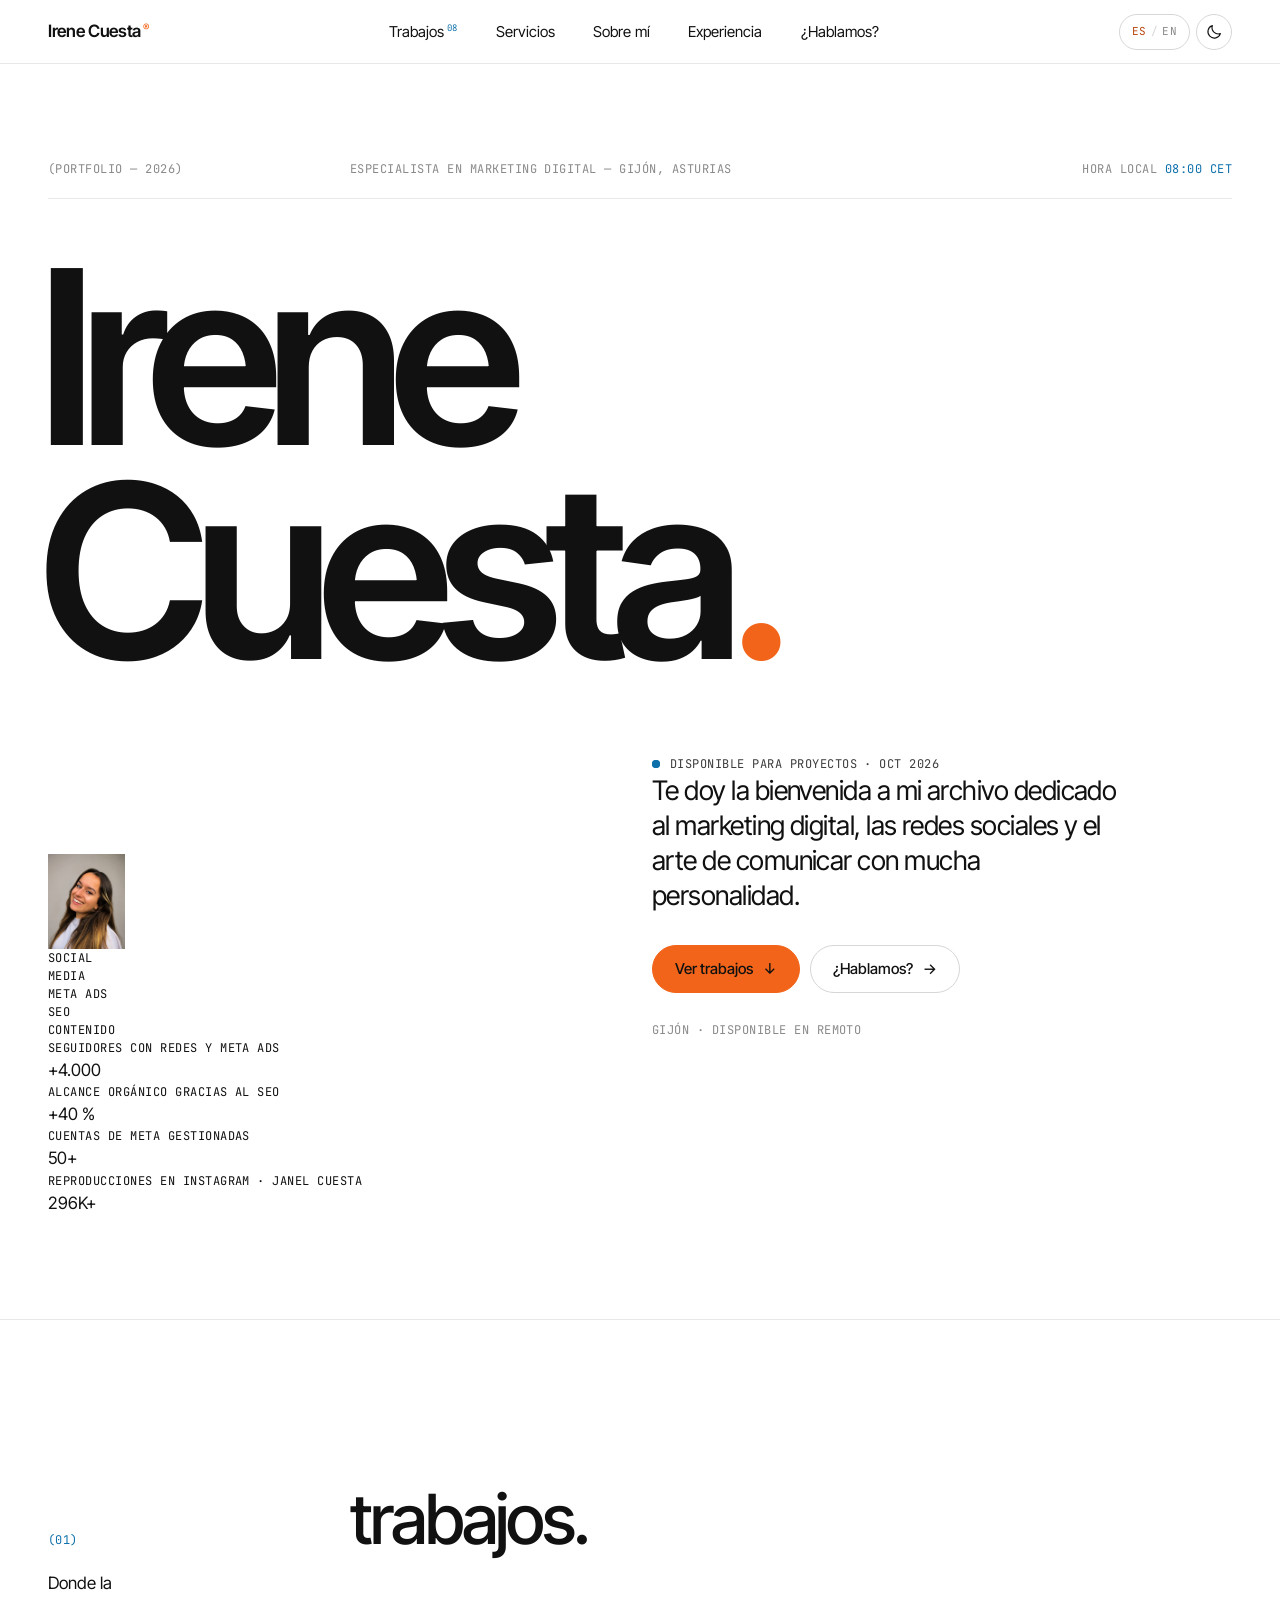
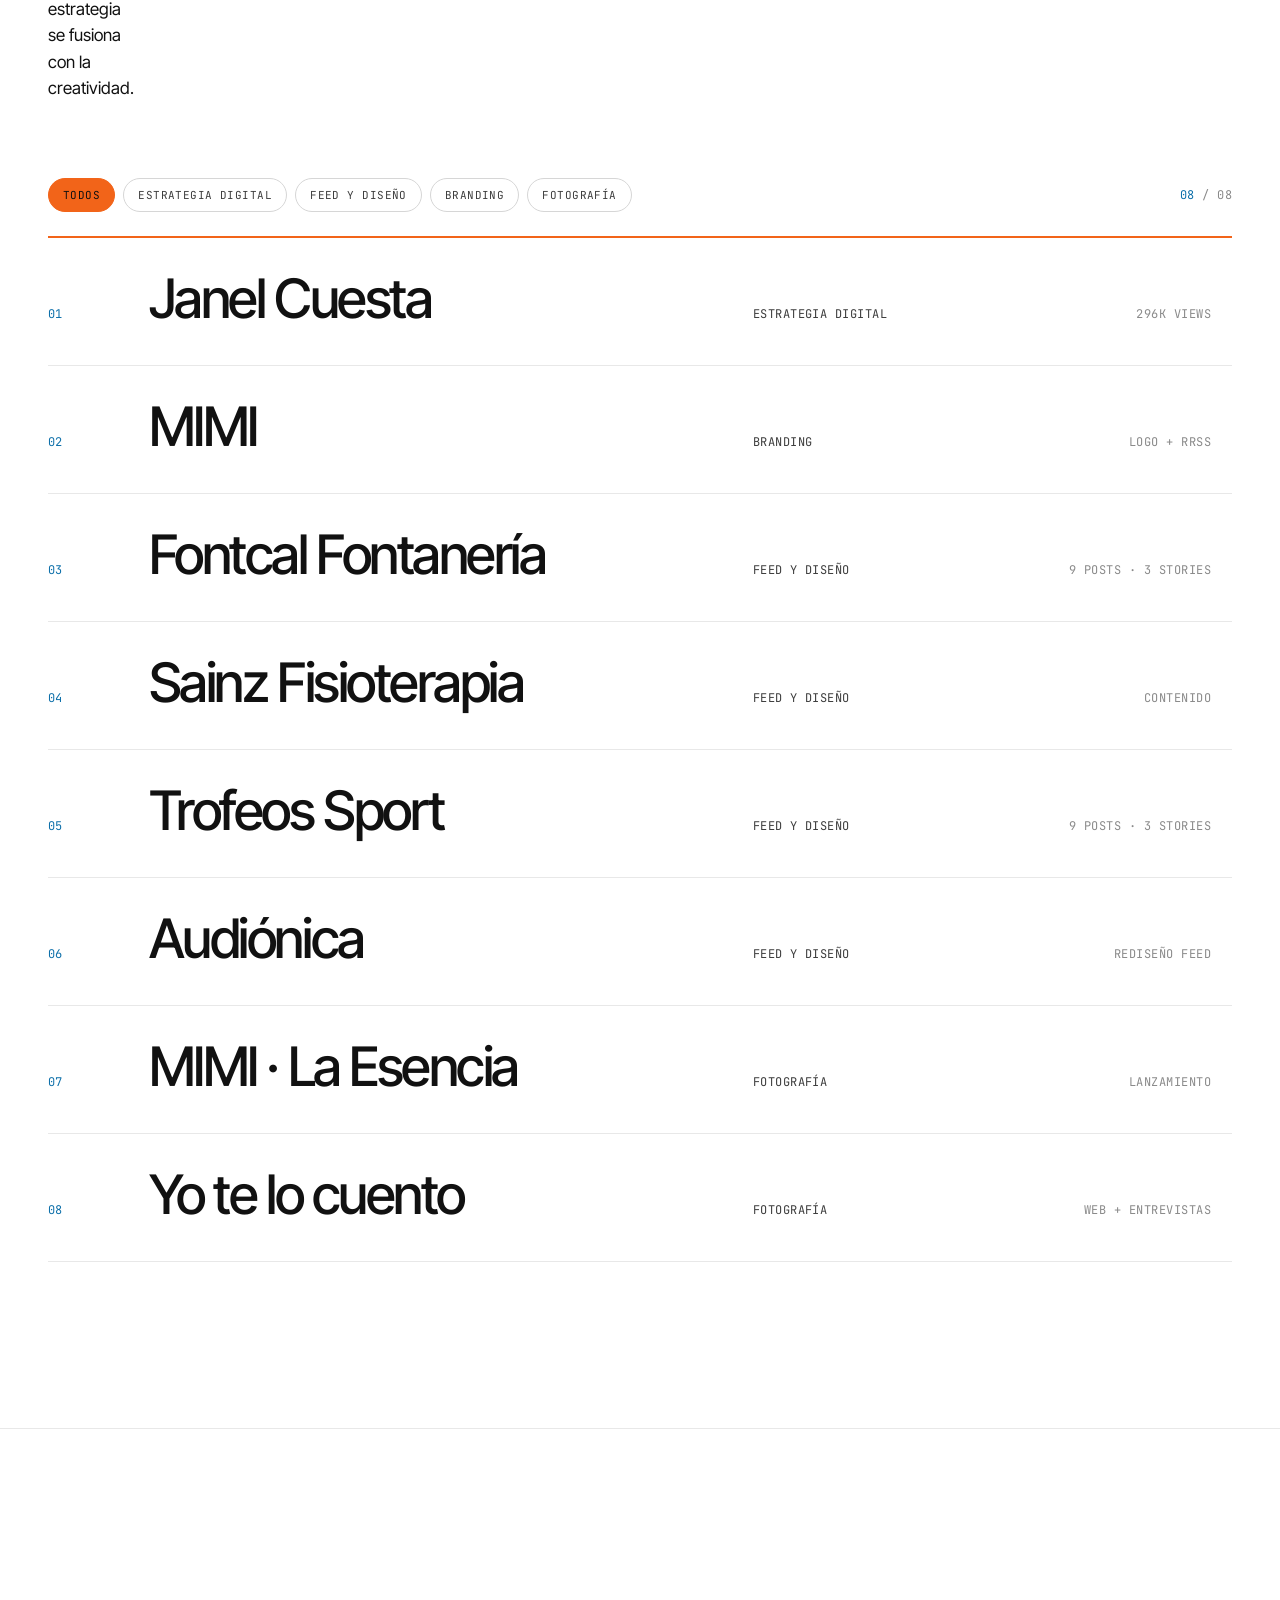
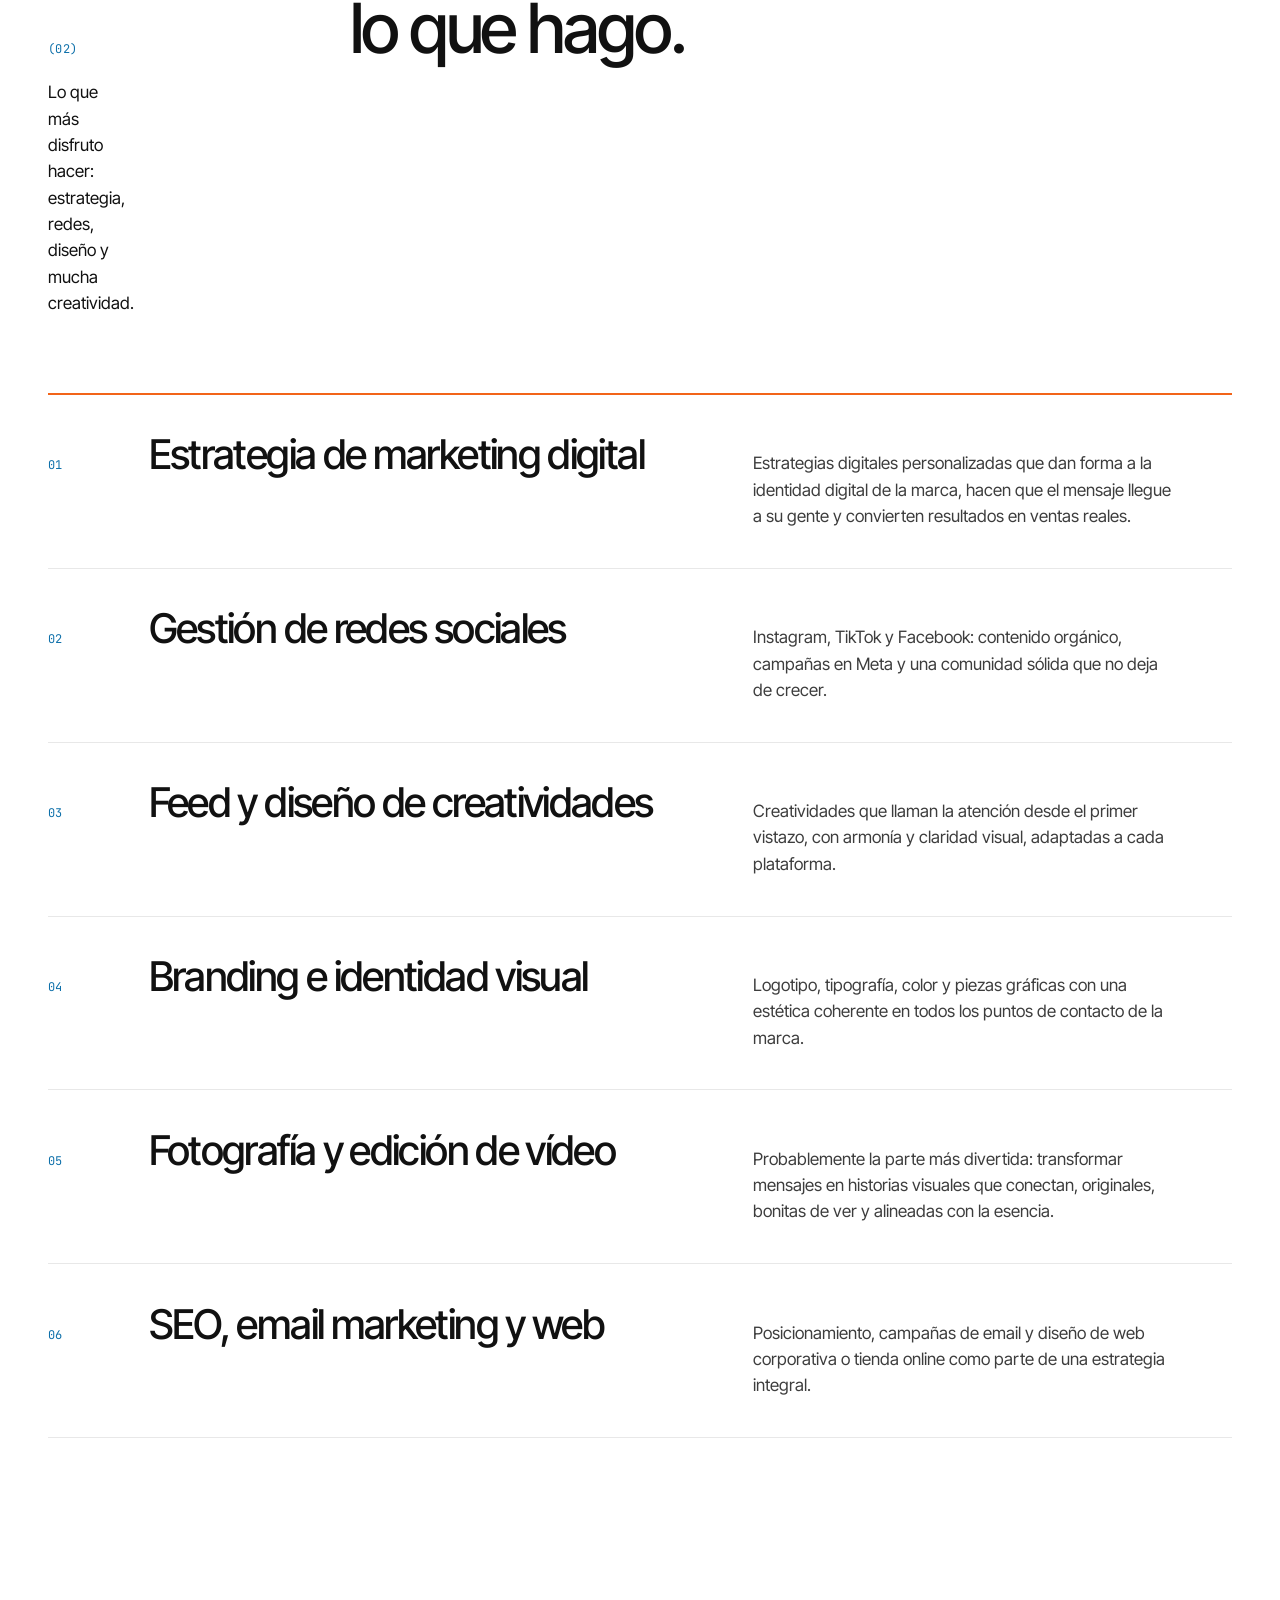
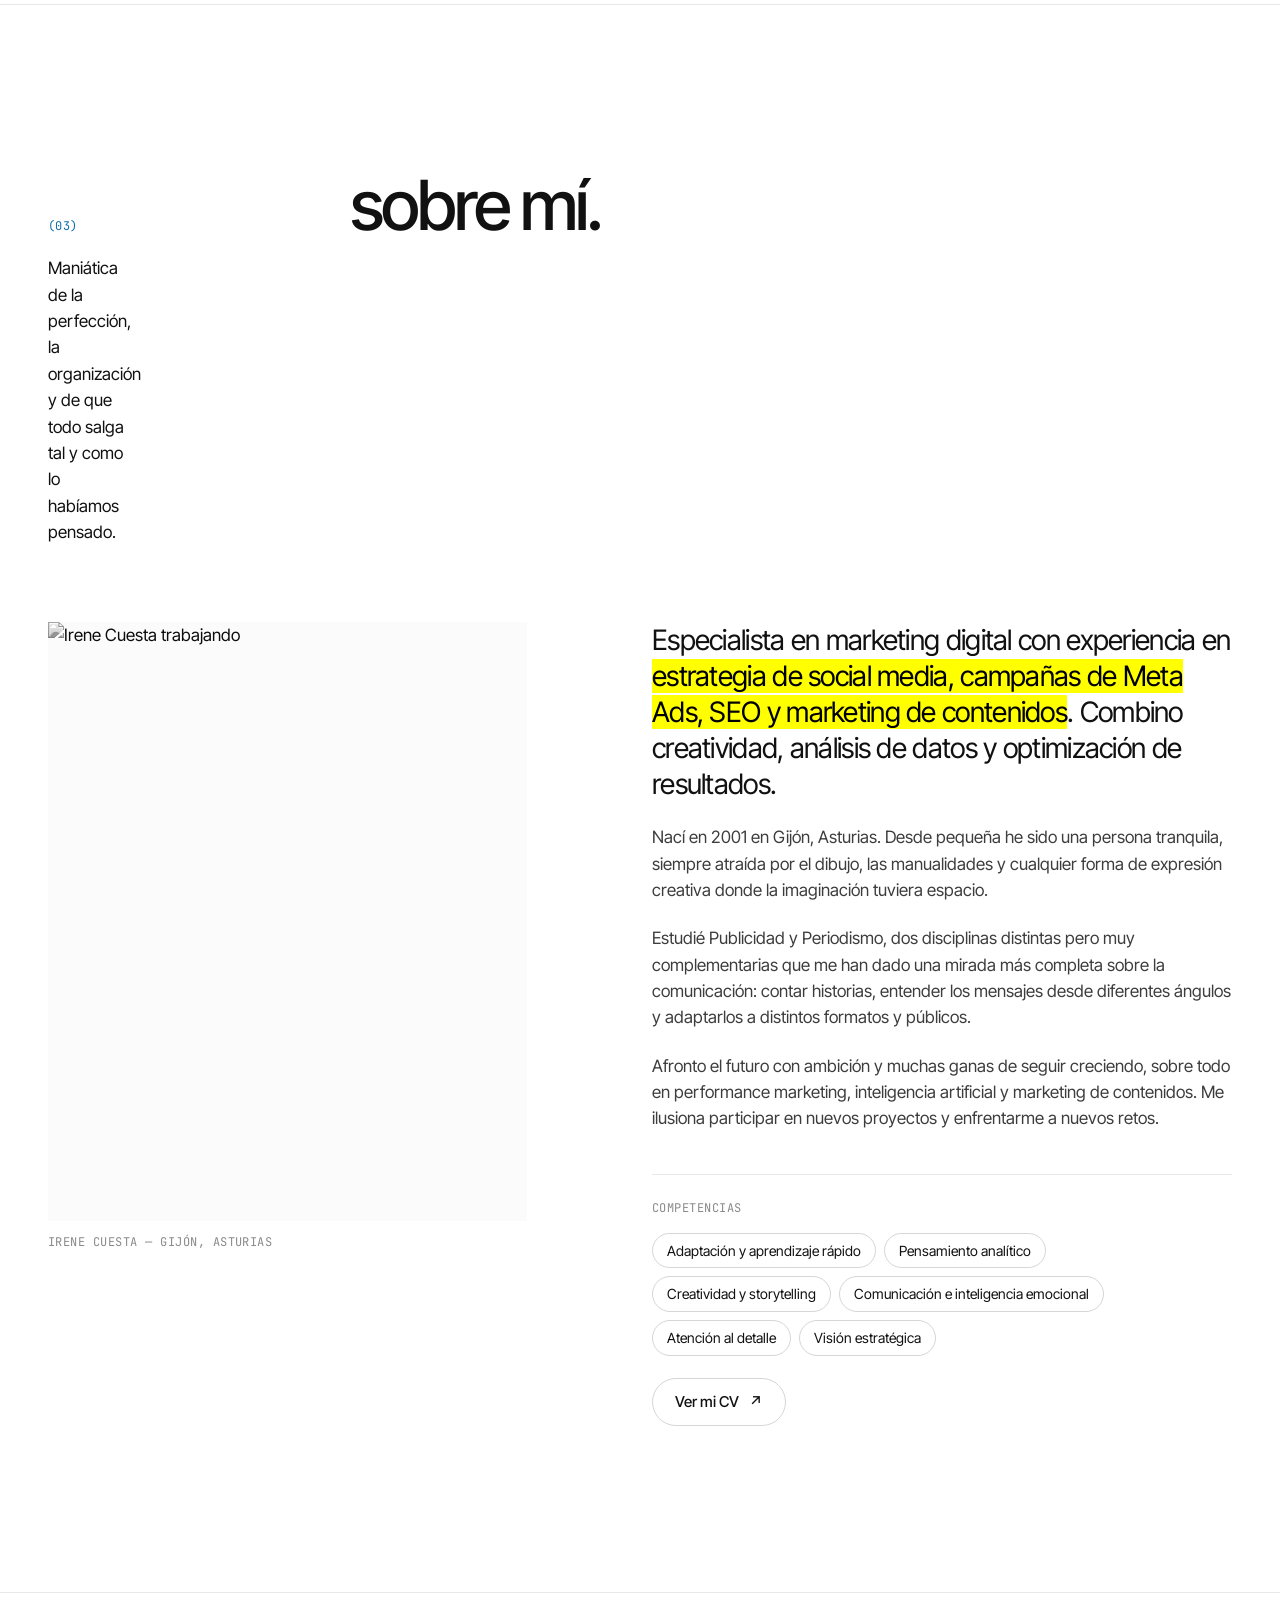
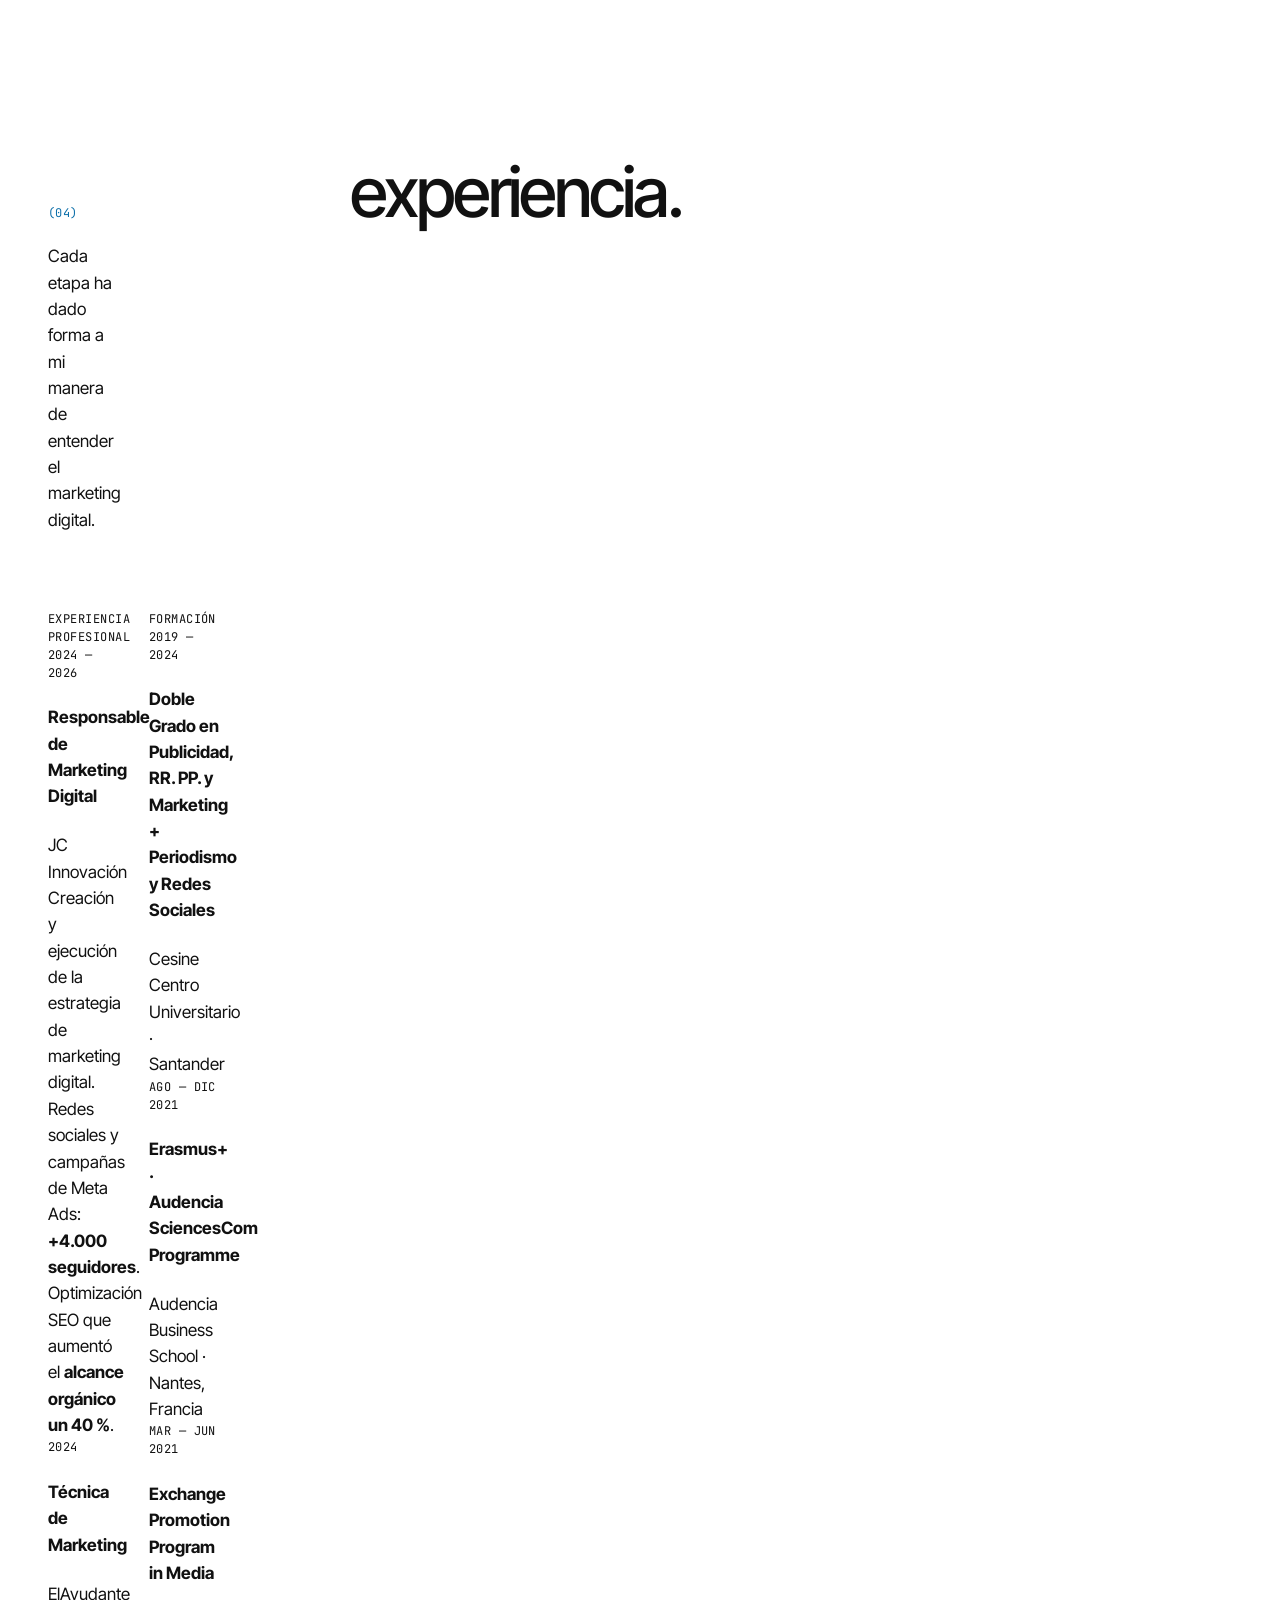
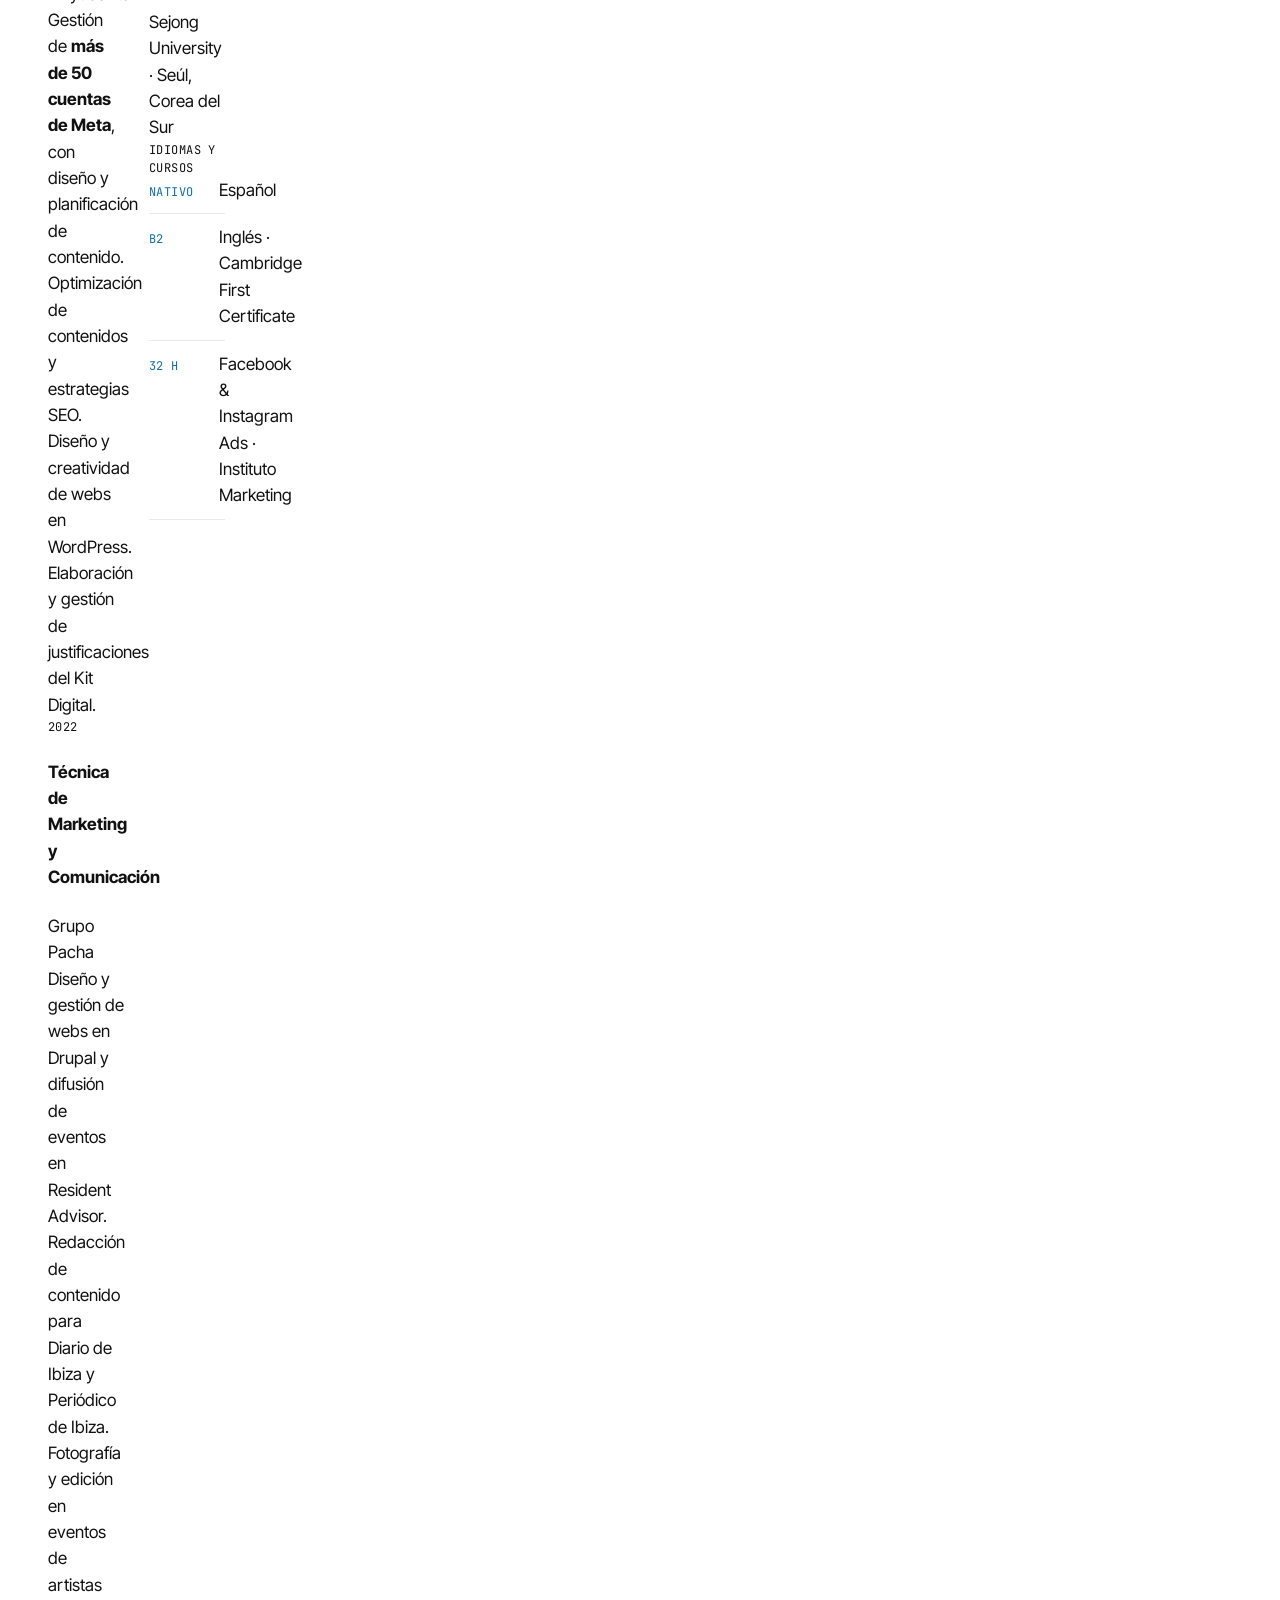
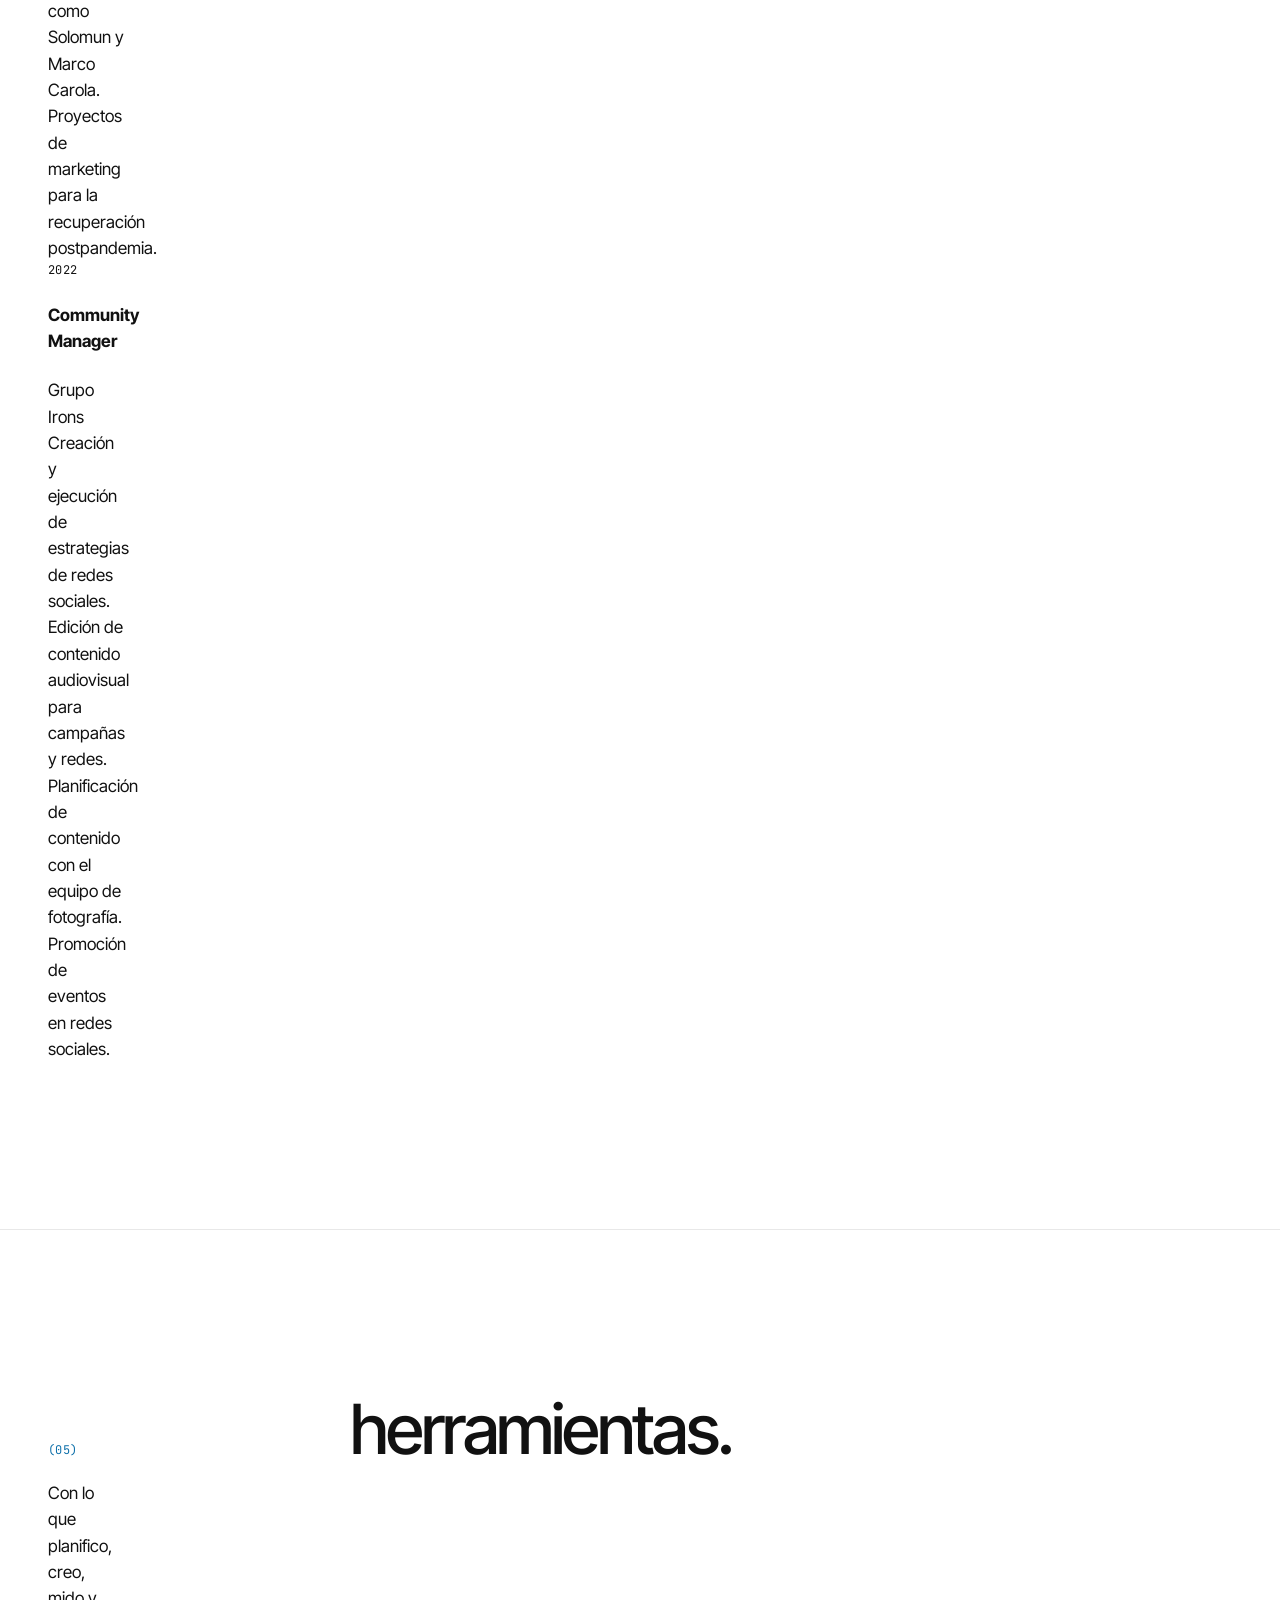
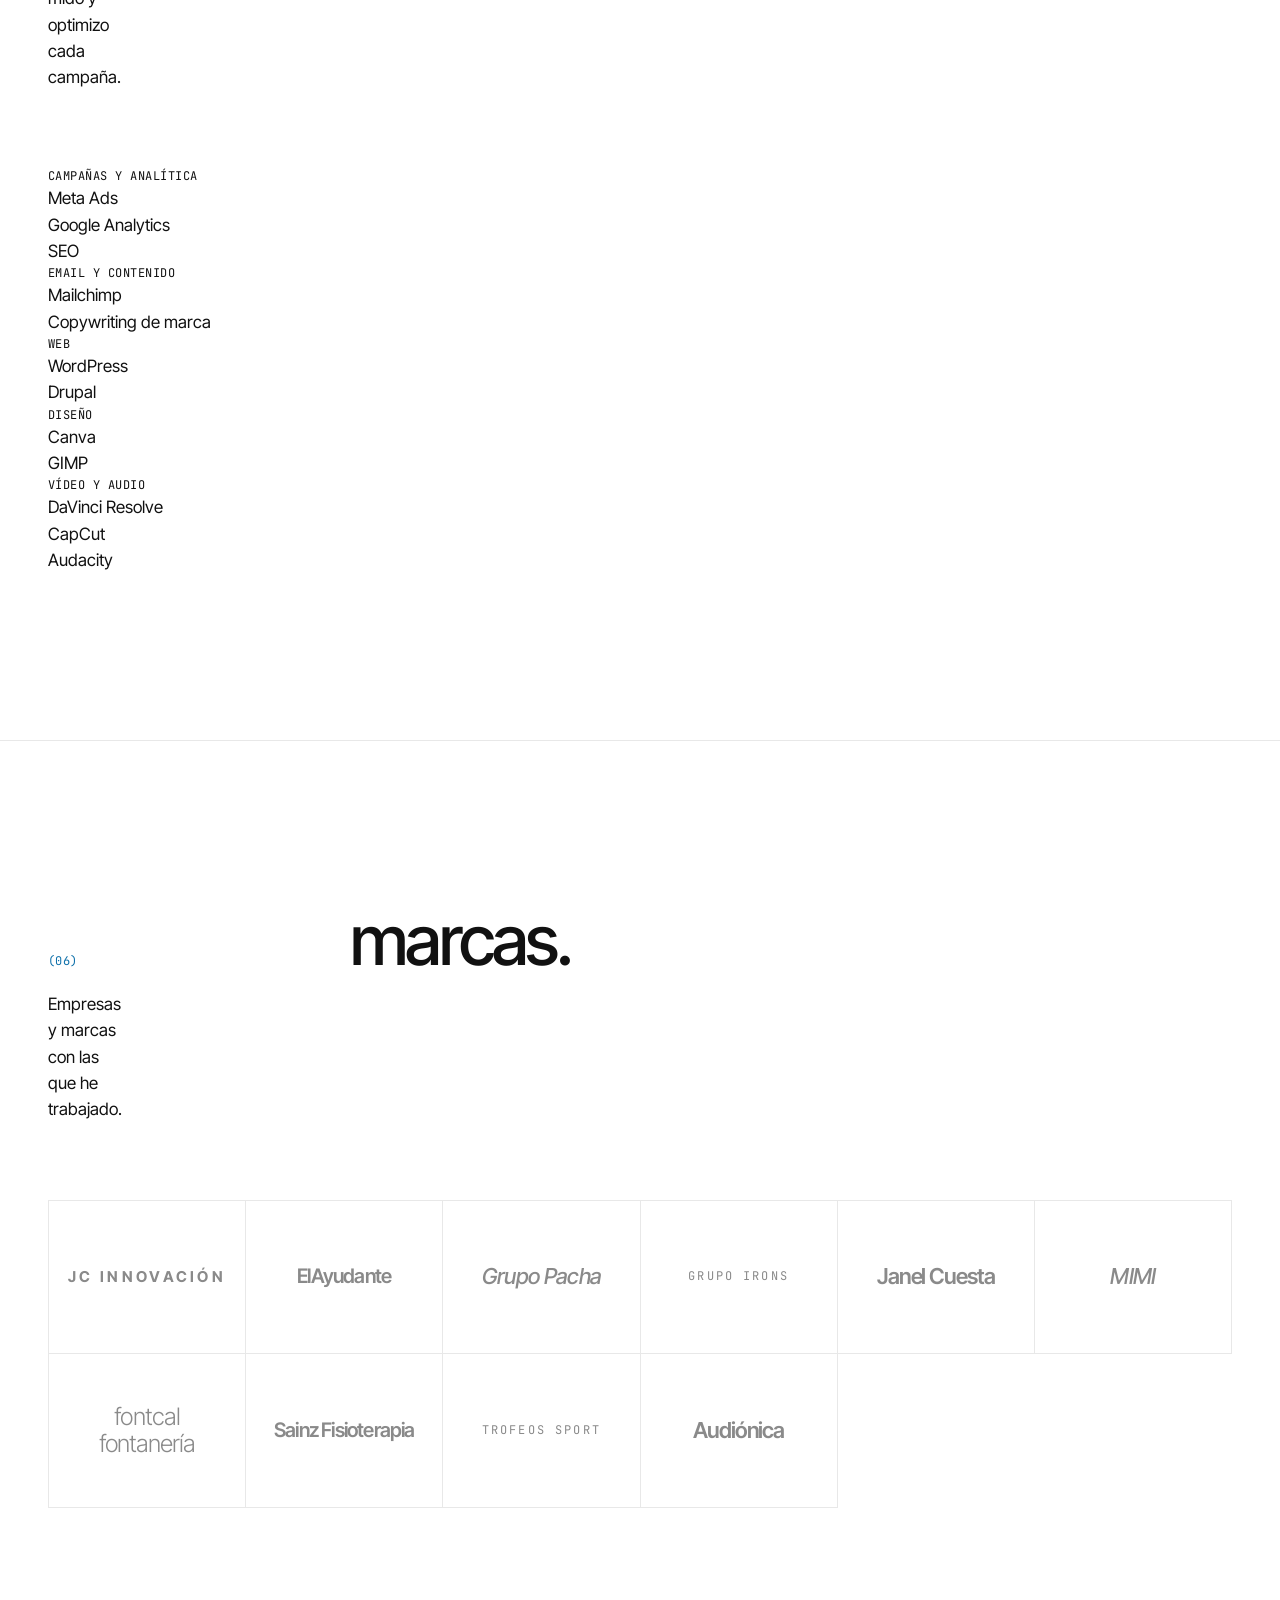
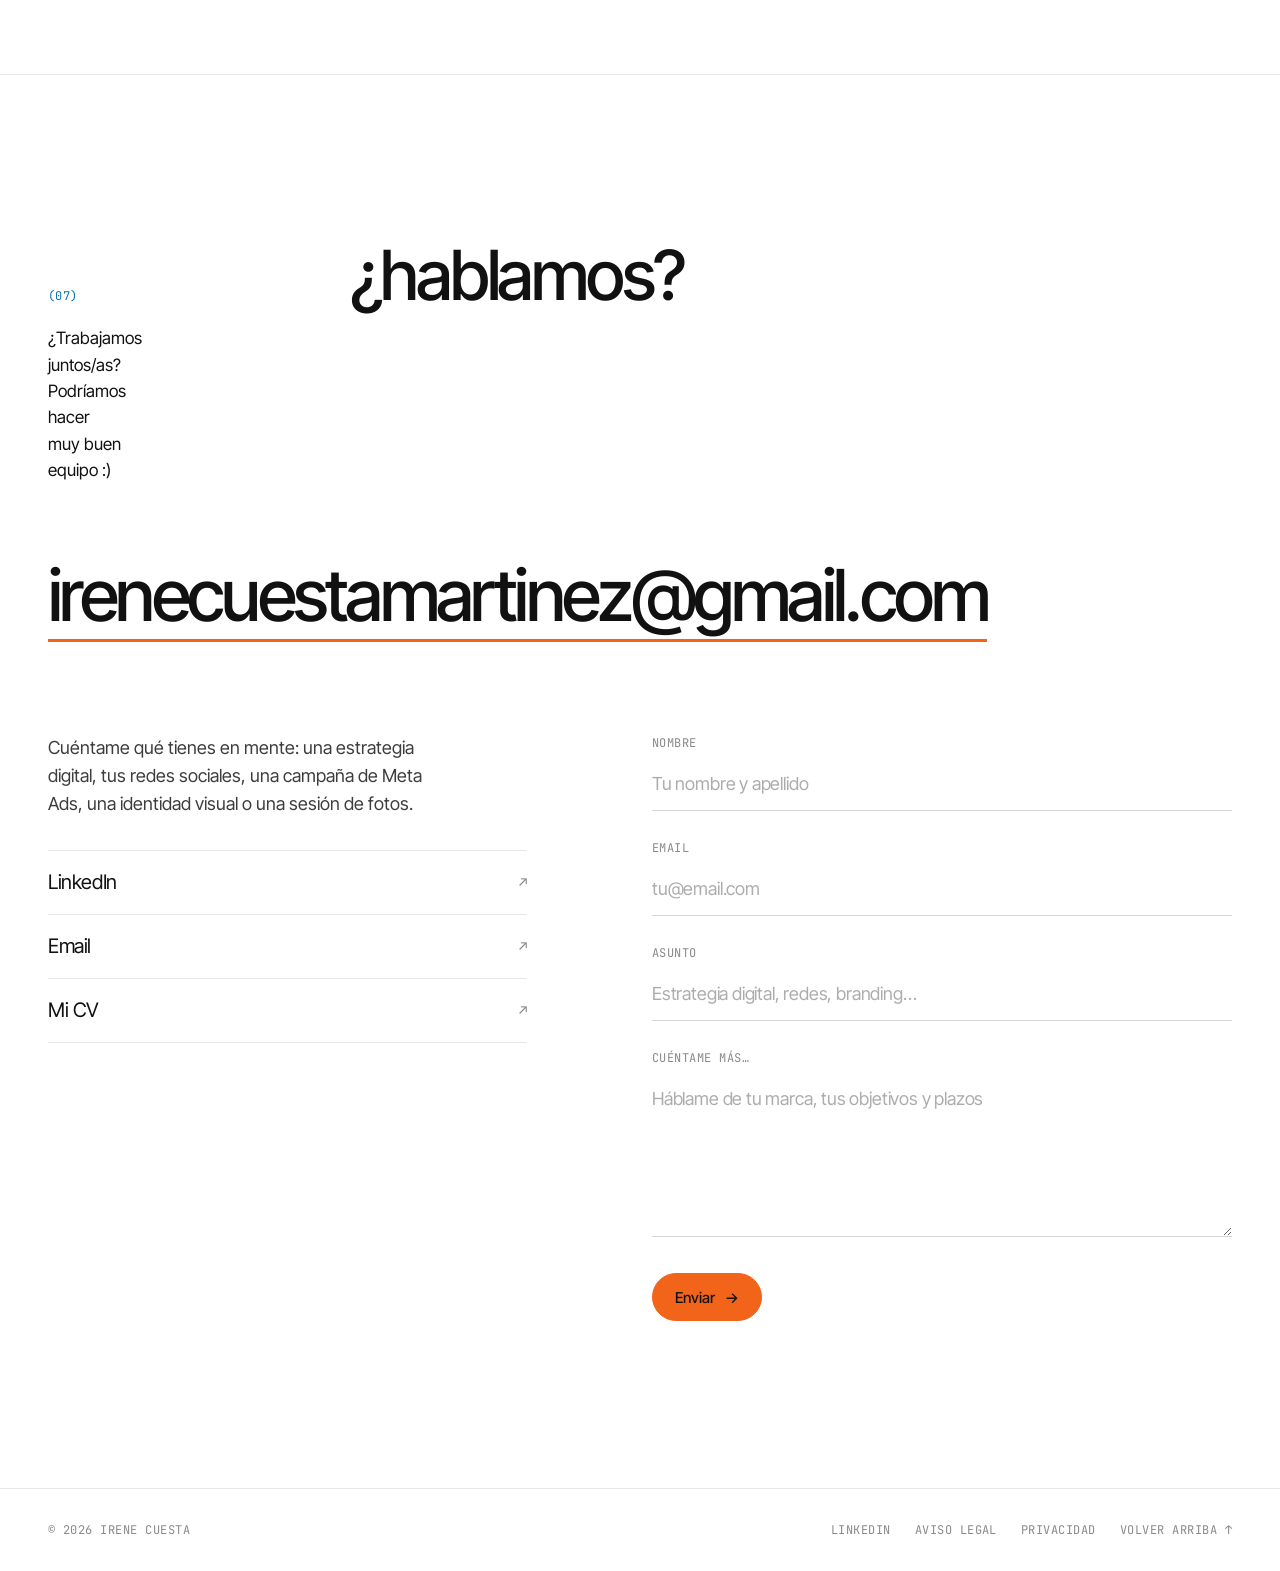
==== index.html @ 20fd8cdc "Push 01" ====
<!doctype html>
<html lang="es" data-theme="light">
<head>
  <meta charset="utf-8">
  <meta name="viewport" content="width=device-width, initial-scale=1">
  <title>Irene Cuesta — Especialista en marketing digital</title>
  <meta name="description" content="Portfolio de Irene Cuesta, especialista en marketing digital: estrategia de social media, campañas de Meta Ads, SEO, contenido, diseño y fotografía con mucha personalidad.">
  <meta name="color-scheme" content="light dark">

  <!-- Tema aplicado antes del primer pintado para evitar parpadeos -->
  <script>
    (function () {
      var d = document.documentElement, t = null;
      d.className += ' js';
      try { t = localStorage.getItem('ic-theme'); } catch (e) {}
      if (t !== 'light' && t !== 'dark') {
        t = window.matchMedia && window.matchMedia('(prefers-color-scheme: dark)').matches ? 'dark' : 'light';
      }
      d.setAttribute('data-theme', t);
    })();
  </script>

  <link rel="preconnect" href="https://fonts.googleapis.com">
  <link rel="preconnect" href="https://fonts.gstatic.com" crossorigin>
  <link href="https://fonts.googleapis.com/css2?family=Inter+Tight:ital,wght@0,300;0,400;0,500;0,600;0,700;1,400;1,500&family=JetBrains+Mono:wght@400;500&display=swap" rel="stylesheet">
  <link rel="stylesheet" href="styles.css">
</head>
<body>
  <a class="skip-link" href="#main">Saltar al contenido</a>

  <!-- ============ HEADER ============ -->
  <header class="site-header" id="top">
    <div class="container header-inner">
      <a class="logo" href="#top" aria-label="Irene Cuesta, inicio">Irene Cuesta<span class="logo__mark" aria-hidden="true">®</span></a>

      <nav class="main-nav" id="main-nav" aria-label="Principal">
        <ul class="main-nav__list">
          <li><a class="link-u" href="#trabajos"><span data-i18n="nav.work">Trabajos</span><sup class="mono">08</sup></a></li>
          <li><a class="link-u" href="#servicios" data-i18n="nav.services">Servicios</a></li>
          <li><a class="link-u" href="#sobre-mi" data-i18n="nav.about">Sobre mí</a></li>
          <li><a class="link-u" href="#experiencia" data-i18n="nav.experience">Experiencia</a></li>
          <li><a class="link-u" href="#contacto" data-i18n="nav.contact">¿Hablamos?</a></li>
        </ul>
      </nav>

      <div class="header-tools">
        <button class="tool-btn lang-btn mono" type="button" id="lang-toggle" aria-label="Cambiar idioma / Change language">
          <span data-lang="es">ES</span><span class="lang-btn__sep" aria-hidden="true">/</span><span data-lang="en">EN</span>
        </button>
        <button class="tool-btn theme-btn" type="button" id="theme-toggle" aria-label="Cambiar entre modo claro y oscuro">
          <svg class="icon-moon" width="18" height="18" viewBox="0 0 24 24" fill="none" stroke="currentColor" stroke-width="1.5" stroke-linecap="round" stroke-linejoin="round" aria-hidden="true"><path d="M20.5 14.2A8.5 8.5 0 0 1 9.8 3.5a8.5 8.5 0 1 0 10.7 10.7Z"/></svg>
          <svg class="icon-sun" width="18" height="18" viewBox="0 0 24 24" fill="none" stroke="currentColor" stroke-width="1.5" stroke-linecap="round" aria-hidden="true"><circle cx="12" cy="12" r="4"/><path d="M12 2v2M12 20v2M4.9 4.9l1.4 1.4M17.7 17.7l1.4 1.4M2 12h2M20 12h2M4.9 19.1l1.4-1.4M17.7 6.3l1.4-1.4"/></svg>
        </button>
        <button class="tool-btn burger" type="button" id="nav-toggle" aria-controls="main-nav" aria-expanded="false" aria-label="Abrir menú">
          <span></span><span></span>
        </button>
      </div>
    </div>
  </header>

  <main id="main">

    <!-- ============ HERO ============ -->
    <section class="hero" aria-labelledby="hero-title">
      <div class="container">
        <div class="hero__meta grid mono">
          <p class="hero__meta-a reveal">(Portfolio — 2026)</p>
          <p class="hero__meta-b reveal"><span data-i18n="hero.role">Especialista en marketing digital</span> — <span data-i18n="hero.place">Gijón, Asturias</span></p>
          <p class="hero__meta-c reveal"><span data-i18n="hero.time">Hora local</span> <time id="local-time">--:--</time></p>
        </div>

        <h1 class="hero__title" id="hero-title">
          <span class="hero__line"><span class="hero__word">Irene</span></span>
          <span class="hero__line"><span class="hero__word">Cuesta<span class="hero__dot">.</span></span></span>
        </h1>

        <div class="hero__bottom grid">
          <!-- Foto provisional en baja resolución (339×419): pedir a Irene una versión más grande -->
          <figure class="hero__portrait reveal">
            <div class="hero__photo">
              <img src="img/irene-cuesta.png" width="339" height="419" alt="Irene Cuesta sonriendo">
              <ul class="hero__tags mono" aria-label="Especialidades">
                <li>Social media</li>
                <li>Meta Ads</li>
                <li>SEO</li>
                <li>Contenido</li>
              </ul>
            </div>
          </figure>
          <div class="hero__copy reveal">
            <p class="hero__status mono"><span class="status-dot" aria-hidden="true"></span><span data-i18n="hero.status">Disponible para proyectos · Oct 2026</span></p>
            <p class="hero__lead" data-i18n="hero.lead">Te doy la bienvenida a mi archivo dedicado al marketing digital, las redes sociales y el arte de comunicar con mucha personalidad.</p>
            <div class="hero__ctas">
              <a class="btn btn--solid" href="#trabajos"><span data-i18n="hero.ctaWork">Ver trabajos</span> <span aria-hidden="true">↓</span></a>
              <a class="btn btn--ghost" href="#contacto"><span data-i18n="hero.ctaContact">¿Hablamos?</span> <span aria-hidden="true">→</span></a>
            </div>
            <p class="hero__location mono" data-i18n="hero.location">Gijón · Disponible en remoto</p>
          </div>
        </div>

        <dl class="kpis">
          <div class="kpi reveal">
            <dt class="mono" data-i18n="kpi.followers">Seguidores con redes y Meta Ads</dt>
            <dd data-count="4000" data-prefix="+" data-suffix="" data-sep=".">+4.000</dd>
          </div>
          <div class="kpi reveal">
            <dt class="mono" data-i18n="kpi.seo">Alcance orgánico gracias al SEO</dt>
            <dd data-count="40" data-prefix="+" data-suffix=" %">+40 %</dd>
          </div>
          <div class="kpi reveal">
            <dt class="mono" data-i18n="kpi.meta">Cuentas de Meta gestionadas</dt>
            <dd data-count="50" data-prefix="" data-suffix="+">50+</dd>
          </div>
          <div class="kpi reveal">
            <dt class="mono" data-i18n="kpi.views">Reproducciones en Instagram · Janel Cuesta</dt>
            <dd data-count="296" data-prefix="" data-suffix="K+">296K+</dd>
          </div>
        </dl>
      </div>
    </section>

    <!-- ============ TRABAJOS ============ -->
    <section class="section work" id="trabajos" aria-labelledby="work-title">
      <div class="container">
        <header class="section-head grid">
          <p class="section-head__label mono reveal">(01)</p>
          <h2 class="section-head__title reveal" id="work-title"><span data-i18n="work.title">trabajos</span><span class="dot">.</span></h2>
          <p class="section-head__desc reveal" data-i18n="work.desc">Donde la estrategia se fusiona con la creatividad.</p>
        </header>

        <div class="work__toolbar reveal">
          <div class="filters" role="group" aria-label="Filtrar por categoría">
            <button class="chip mono is-active" type="button" data-filter="all" aria-pressed="true" data-i18n="filter.all">Todos</button>
            <button class="chip mono" type="button" data-filter="estrategia" aria-pressed="false" data-i18n="filter.estrategia">Estrategia digital</button>
            <button class="chip mono" type="button" data-filter="feed" aria-pressed="false" data-i18n="filter.feed">Feed y diseño</button>
            <button class="chip mono" type="button" data-filter="branding" aria-pressed="false" data-i18n="filter.branding">Branding</button>
            <button class="chip mono" type="button" data-filter="foto" aria-pressed="false" data-i18n="filter.foto">Fotografía</button>
          </div>
          <p class="work__count mono" aria-live="polite"><span id="work-count">08</span> / 08</p>
        </div>

        <!--
          IMÁGENES PROVISIONALES: las fotos de picsum.photos son marcadores de posición.
          Sustituir por los trabajos reales de Irene (formato 4:3, p. ej. 1200×900).
          Cambiar el atributo data-img de cada <li> y el src de su <img>.
        -->
        <ul class="work-list" id="work-list">
          <li class="work-row reveal" id="p-janel" data-category="estrategia" data-img="https://picsum.photos/seed/ic-janel/1200/900">
            <a class="work-row__link" href="#p-janel">
              <figure class="work-row__media"><img src="https://picsum.photos/seed/ic-janel/1200/900" width="1200" height="900" loading="lazy" alt="Janel Cuesta: piezas de la estrategia digital en redes sociales"></figure>
              <span class="work-row__num mono">01</span>
              <span class="work-row__main">
                <span class="work-row__title">Janel Cuesta</span>
                <span class="work-row__desc">Estrategia digital integral para una empresa del sector metalúrgico: redes sociales, SEO, email marketing, web corporativa y tienda online.</span>
              </span>
              <span class="work-row__cat mono">Estrategia digital</span>
              <span class="work-row__year mono">296K views <span class="work-row__arrow" aria-hidden="true">↗</span></span>
            </a>
          </li>
          <li class="work-row reveal" id="p-mimi" data-category="branding" data-img="https://picsum.photos/seed/ic-mimi/1200/900">
            <a class="work-row__link" href="#p-mimi">
              <figure class="work-row__media"><img src="https://picsum.photos/seed/ic-mimi/1200/900" width="1200" height="900" loading="lazy" alt="MIMI: logotipo, tarjetas y pegatinas de la marca de bisutería"></figure>
              <span class="work-row__num mono">02</span>
              <span class="work-row__main">
                <span class="work-row__title">MIMI</span>
                <span class="work-row__desc">Identidad visual para una marca de bisutería: logotipo, tarjetas, pegatinas y gestión de Instagram, Facebook y TikTok.</span>
              </span>
              <span class="work-row__cat mono">Branding</span>
              <span class="work-row__year mono">Logo + RRSS <span class="work-row__arrow" aria-hidden="true">↗</span></span>
            </a>
          </li>
          <li class="work-row reveal" id="p-fontcal" data-category="feed" data-img="https://picsum.photos/seed/ic-fontcal/1200/900">
            <a class="work-row__link" href="#p-fontcal">
              <figure class="work-row__media"><img src="https://picsum.photos/seed/ic-fontcal/1200/900" width="1200" height="900" loading="lazy" alt="Fontcal Fontanería: creatividades para el feed de Instagram"></figure>
              <span class="work-row__num mono">03</span>
              <span class="work-row__main">
                <span class="work-row__title">Fontcal Fontanería</span>
                <span class="work-row__desc">Darse a conocer en Instagram de forma sencilla y directa, mostrando sus servicios con su imagen de marca.</span>
              </span>
              <span class="work-row__cat mono">Feed y diseño</span>
              <span class="work-row__year mono">9 posts · 3 stories <span class="work-row__arrow" aria-hidden="true">↗</span></span>
            </a>
          </li>
          <li class="work-row reveal" id="p-sainz" data-category="feed" data-img="https://picsum.photos/seed/ic-sainz/1200/900">
            <a class="work-row__link" href="#p-sainz">
              <figure class="work-row__media"><img src="https://picsum.photos/seed/ic-sainz/1200/900" width="1200" height="900" loading="lazy" alt="Sainz Fisioterapia: publicaciones educativas para Instagram"></figure>
              <span class="work-row__num mono">04</span>
              <span class="work-row__main">
                <span class="work-row__title">Sainz Fisioterapia</span>
                <span class="work-row__desc">Contenido educativo que da a conocer la trayectoria de la clínica mientras construye una comunidad interesada en sus servicios.</span>
              </span>
              <span class="work-row__cat mono">Feed y diseño</span>
              <span class="work-row__year mono">Contenido <span class="work-row__arrow" aria-hidden="true">↗</span></span>
            </a>
          </li>
          <li class="work-row reveal" id="p-trofeos" data-category="feed" data-img="https://picsum.photos/seed/ic-trofeos/1200/900">
            <a class="work-row__link" href="#p-trofeos">
              <figure class="work-row__media"><img src="https://picsum.photos/seed/ic-trofeos/1200/900" width="1200" height="900" loading="lazy" alt="Trofeos Sport: nuevo feed de Instagram con sus productos"></figure>
              <span class="work-row__num mono">05</span>
              <span class="work-row__main">
                <span class="work-row__title">Trofeos Sport</span>
                <span class="work-row__desc">Reorganizar el feed para hacerlo más atractivo y promocionar los productos de forma clara y coherente con la marca.</span>
              </span>
              <span class="work-row__cat mono">Feed y diseño</span>
              <span class="work-row__year mono">9 posts · 3 stories <span class="work-row__arrow" aria-hidden="true">↗</span></span>
            </a>
          </li>
          <li class="work-row reveal" id="p-audionica" data-category="feed" data-img="https://picsum.photos/seed/ic-audionica/1200/900">
            <a class="work-row__link" href="#p-audionica">
              <figure class="work-row__media"><img src="https://picsum.photos/seed/ic-audionica/1200/900" width="1200" height="900" loading="lazy" alt="Audiónica: reestructuración del feed de Instagram"></figure>
              <span class="work-row__num mono">06</span>
              <span class="work-row__main">
                <span class="work-row__title">Audiónica</span>
                <span class="work-row__desc">Reestructuración del feed para mejorar su apariencia visual y crear una experiencia más atractiva y coherente.</span>
              </span>
              <span class="work-row__cat mono">Feed y diseño</span>
              <span class="work-row__year mono">Rediseño feed <span class="work-row__arrow" aria-hidden="true">↗</span></span>
            </a>
          </li>
          <li class="work-row reveal" id="p-esencia" data-category="foto" data-img="https://picsum.photos/seed/ic-esencia/1200/900">
            <a class="work-row__link" href="#p-esencia">
              <figure class="work-row__media"><img src="https://picsum.photos/seed/ic-esencia/1200/900" width="1200" height="900" loading="lazy" alt="La Esencia: fotografía de la primera colección de MIMI"></figure>
              <span class="work-row__num mono">07</span>
              <span class="work-row__main">
                <span class="work-row__title">MIMI · La Esencia</span>
                <span class="work-row__desc">Fotografía para el lanzamiento de la primera colección: destacar la personalidad de la marca e inspirar a su público a ser fiel a sí mismo.</span>
              </span>
              <span class="work-row__cat mono">Fotografía</span>
              <span class="work-row__year mono">Lanzamiento <span class="work-row__arrow" aria-hidden="true">↗</span></span>
            </a>
          </li>
          <li class="work-row reveal" id="p-yoteLoCuento" data-category="foto" data-img="https://picsum.photos/seed/ic-yoteLoCuento/1200/900">
            <a class="work-row__link" href="#p-yoteLoCuento">
              <figure class="work-row__media"><img src="https://picsum.photos/seed/ic-yoteLoCuento/1200/900" width="1200" height="900" loading="lazy" alt="Yo te lo cuento: web de fotografía documental"></figure>
              <span class="work-row__num mono">08</span>
              <span class="work-row__main">
                <span class="work-row__title">Yo te lo cuento</span>
                <span class="work-row__desc">Web de fotografía documental con mis fotografías y entrevistas a Daniel Ochoa de Olza y José Colón.</span>
              </span>
              <span class="work-row__cat mono">Fotografía</span>
              <span class="work-row__year mono">Web + entrevistas <span class="work-row__arrow" aria-hidden="true">↗</span></span>
            </a>
          </li>
        </ul>
        <p class="work__empty mono" id="work-empty" hidden>No hay proyectos en esta categoría todavía.</p>
      </div>
    </section>

    <!-- ============ SERVICIOS ============ -->
    <section class="section services" id="servicios" aria-labelledby="services-title">
      <div class="container">
        <header class="section-head grid">
          <p class="section-head__label mono reveal">(02)</p>
          <h2 class="section-head__title reveal" id="services-title"><span data-i18n="services.title">lo que hago</span><span class="dot">.</span></h2>
          <p class="section-head__desc reveal" data-i18n="services.desc">Lo que más disfruto hacer: estrategia, redes, diseño y mucha creatividad.</p>
        </header>
        <ol class="service-list">
          <li class="service reveal">
            <span class="service__num mono">01</span>
            <h3 class="service__name">Estrategia de marketing digital</h3>
            <p class="service__desc">Estrategias digitales personalizadas que dan forma a la identidad digital de la marca, hacen que el mensaje llegue a su gente y convierten resultados en ventas reales.</p>
          </li>
          <li class="service reveal">
            <span class="service__num mono">02</span>
            <h3 class="service__name">Gestión de redes sociales</h3>
            <p class="service__desc">Instagram, TikTok y Facebook: contenido orgánico, campañas en Meta y una comunidad sólida que no deja de crecer.</p>
          </li>
          <li class="service reveal">
            <span class="service__num mono">03</span>
            <h3 class="service__name">Feed y diseño de creatividades</h3>
            <p class="service__desc">Creatividades que llaman la atención desde el primer vistazo, con armonía y claridad visual, adaptadas a cada plataforma.</p>
          </li>
          <li class="service reveal">
            <span class="service__num mono">04</span>
            <h3 class="service__name">Branding e identidad visual</h3>
            <p class="service__desc">Logotipo, tipografía, color y piezas gráficas con una estética coherente en todos los puntos de contacto de la marca.</p>
          </li>
          <li class="service reveal">
            <span class="service__num mono">05</span>
            <h3 class="service__name">Fotografía y edición de vídeo</h3>
            <p class="service__desc">Probablemente la parte más divertida: transformar mensajes en historias visuales que conectan, originales, bonitas de ver y alineadas con la esencia.</p>
          </li>
          <li class="service reveal">
            <span class="service__num mono">06</span>
            <h3 class="service__name">SEO, email marketing y web</h3>
            <p class="service__desc">Posicionamiento, campañas de email y diseño de web corporativa o tienda online como parte de una estrategia integral.</p>
          </li>
        </ol>
      </div>
    </section>

    <!-- ============ SOBRE MÍ ============ -->
    <section class="section about" id="sobre-mi" aria-labelledby="about-title">
      <div class="container">
        <header class="section-head grid">
          <p class="section-head__label mono reveal">(03)</p>
          <h2 class="section-head__title reveal" id="about-title"><span data-i18n="about.title">sobre mí</span><span class="dot">.</span></h2>
          <p class="section-head__desc reveal" data-i18n="about.desc">Maniática de la perfección, la organización y de que todo salga tal y como lo habíamos pensado.</p>
        </header>
        <div class="about__grid grid">
          <!-- RETRATO PROVISIONAL: sustituir por otra foto real de Irene (4:5, p. ej. 900×1125) -->
          <figure class="about__portrait reveal">
            <img src="https://picsum.photos/seed/ic-retrato/900/1125" width="900" height="1125" loading="lazy" alt="Irene Cuesta trabajando">
            <figcaption class="mono">Irene Cuesta — Gijón, Asturias</figcaption>
          </figure>
          <div class="about__text">
            <p class="about__intro reveal">Especialista en marketing digital con experiencia en <mark>estrategia de social media, campañas de Meta Ads, SEO y marketing de contenidos</mark>. Combino creatividad, análisis de datos y optimización de resultados.</p>
            <p class="reveal">Nací en 2001 en Gijón, Asturias. Desde pequeña he sido una persona tranquila, siempre atraída por el dibujo, las manualidades y cualquier forma de expresión creativa donde la imaginación tuviera espacio.</p>
            <p class="reveal">Estudié Publicidad y Periodismo, dos disciplinas distintas pero muy complementarias que me han dado una mirada más completa sobre la comunicación: contar historias, entender los mensajes desde diferentes ángulos y adaptarlos a distintos formatos y públicos.</p>
            <p class="reveal">Afronto el futuro con ambición y muchas ganas de seguir creciendo, sobre todo en performance marketing, inteligencia artificial y marketing de contenidos. Me ilusiona participar en nuevos proyectos y enfrentarme a nuevos retos.</p>

            <div class="about__skills reveal">
              <h3 class="mono about__skills-title" data-i18n="about.skills">Competencias</h3>
              <ul class="tags">
                <li>Adaptación y aprendizaje rápido</li>
                <li>Pensamiento analítico</li>
                <li>Creatividad y storytelling</li>
                <li>Comunicación e inteligencia emocional</li>
                <li>Atención al detalle</li>
                <li>Visión estratégica</li>
              </ul>
            </div>

            <div class="reveal">
              <a class="btn btn--ghost" href="cv/Irene-Cuesta-CV.pdf" target="_blank" rel="noopener"><span data-i18n="about.cv">Ver mi CV</span> <span aria-hidden="true">↗</span></a>
            </div>
          </div>
        </div>
      </div>
    </section>

    <!-- ============ EXPERIENCIA ============ -->
    <section class="section experience" id="experiencia" aria-labelledby="exp-title">
      <div class="container">
        <header class="section-head grid">
          <p class="section-head__label mono reveal">(04)</p>
          <h2 class="section-head__title reveal" id="exp-title"><span data-i18n="exp.title">experiencia</span><span class="dot">.</span></h2>
          <p class="section-head__desc reveal" data-i18n="exp.desc">Cada etapa ha dado forma a mi manera de entender el marketing digital.</p>
        </header>

        <div class="exp__grid grid">
          <div class="exp__work">
            <h3 class="mono exp__heading reveal" data-i18n="exp.work">Experiencia profesional</h3>
            <ol class="timeline">
              <li class="timeline__item reveal">
                <p class="timeline__date mono">2024 — 2026</p>
                <h4 class="timeline__role">Responsable de Marketing Digital</h4>
                <p class="timeline__org">JC Innovación</p>
                <ul class="timeline__points">
                  <li>Creación y ejecución de la estrategia de marketing digital.</li>
                  <li>Redes sociales y campañas de Meta Ads: <strong>+4.000 seguidores</strong>.</li>
                  <li>Optimización SEO que aumentó el <strong>alcance orgánico un 40 %</strong>.</li>
                </ul>
              </li>
              <li class="timeline__item reveal">
                <p class="timeline__date mono">2024</p>
                <h4 class="timeline__role">Técnica de Marketing</h4>
                <p class="timeline__org">ElAyudante</p>
                <ul class="timeline__points">
                  <li>Gestión de <strong>más de 50 cuentas de Meta</strong>, con diseño y planificación de contenido.</li>
                  <li>Optimización de contenidos y estrategias SEO.</li>
                  <li>Diseño y creatividad de webs en WordPress.</li>
                  <li>Elaboración y gestión de justificaciones del Kit Digital.</li>
                </ul>
              </li>
              <li class="timeline__item reveal">
                <p class="timeline__date mono">2022</p>
                <h4 class="timeline__role">Técnica de Marketing y Comunicación</h4>
                <p class="timeline__org">Grupo Pacha</p>
                <ul class="timeline__points">
                  <li>Diseño y gestión de webs en Drupal y difusión de eventos en Resident Advisor.</li>
                  <li>Redacción de contenido para Diario de Ibiza y Periódico de Ibiza.</li>
                  <li>Fotografía y edición en eventos de artistas como Solomun y Marco Carola.</li>
                  <li>Proyectos de marketing para la recuperación postpandemia.</li>
                </ul>
              </li>
              <li class="timeline__item reveal">
                <p class="timeline__date mono">2022</p>
                <h4 class="timeline__role">Community Manager</h4>
                <p class="timeline__org">Grupo Irons</p>
                <ul class="timeline__points">
                  <li>Creación y ejecución de estrategias de redes sociales.</li>
                  <li>Edición de contenido audiovisual para campañas y redes.</li>
                  <li>Planificación de contenido con el equipo de fotografía.</li>
                  <li>Promoción de eventos en redes sociales.</li>
                </ul>
              </li>
            </ol>
          </div>

          <div class="exp__edu">
            <h3 class="mono exp__heading reveal" data-i18n="exp.edu">Formación</h3>
            <ol class="timeline">
              <li class="timeline__item reveal">
                <p class="timeline__date mono">2019 — 2024</p>
                <h4 class="timeline__role">Doble Grado en Publicidad, RR. PP. y Marketing + Periodismo y Redes Sociales</h4>
                <p class="timeline__org">Cesine Centro Universitario · Santander</p>
              </li>
              <li class="timeline__item reveal">
                <p class="timeline__date mono">Ago — Dic 2021</p>
                <h4 class="timeline__role">Erasmus+ · Audencia SciencesCom Programme</h4>
                <p class="timeline__org">Audencia Business School · Nantes, Francia</p>
              </li>
              <li class="timeline__item reveal">
                <p class="timeline__date mono">Mar — Jun 2021</p>
                <h4 class="timeline__role">Exchange Promotion Program in Media</h4>
                <p class="timeline__org">Sejong University · Seúl, Corea del Sur</p>
              </li>
            </ol>

            <h3 class="mono exp__heading exp__heading--spaced reveal" data-i18n="exp.extra">Idiomas y cursos</h3>
            <ul class="facts reveal">
              <li><span class="mono facts__year" data-i18n="exp.native">Nativo</span><span data-i18n="exp.spanish">Español</span></li>
              <li><span class="mono facts__year">B2</span><span data-i18n="exp.english">Inglés · Cambridge First Certificate</span></li>
              <li><span class="mono facts__year">32 h</span><span>Facebook &amp; Instagram Ads · Instituto Marketing</span></li>
            </ul>
          </div>
        </div>
      </div>
    </section>

    <!-- ============ HERRAMIENTAS ============ -->
    <section class="section tools" id="herramientas" aria-labelledby="tools-title">
      <div class="container">
        <header class="section-head grid">
          <p class="section-head__label mono reveal">(05)</p>
          <h2 class="section-head__title reveal" id="tools-title"><span data-i18n="tools.title">herramientas</span><span class="dot">.</span></h2>
          <p class="section-head__desc reveal" data-i18n="tools.desc">Con lo que planifico, creo, mido y optimizo cada campaña.</p>
        </header>
        <div class="tools-grid reveal">
          <div class="tool-group">
            <h3 class="tool-group__title mono" data-i18n="tools.ads">Campañas y analítica</h3>
            <ul class="tool-group__list"><li>Meta Ads</li><li>Google Analytics</li><li>SEO</li></ul>
          </div>
          <div class="tool-group">
            <h3 class="tool-group__title mono" data-i18n="tools.email">Email y contenido</h3>
            <ul class="tool-group__list"><li>Mailchimp</li><li data-i18n="tools.copy">Copywriting de marca</li></ul>
          </div>
          <div class="tool-group">
            <h3 class="tool-group__title mono">Web</h3>
            <ul class="tool-group__list"><li>WordPress</li><li>Drupal</li></ul>
          </div>
          <div class="tool-group">
            <h3 class="tool-group__title mono" data-i18n="tools.design">Diseño</h3>
            <ul class="tool-group__list"><li>Canva</li><li>GIMP</li></ul>
          </div>
          <div class="tool-group">
            <h3 class="tool-group__title mono" data-i18n="tools.video">Vídeo y audio</h3>
            <ul class="tool-group__list"><li>DaVinci Resolve</li><li>CapCut</li><li>Audacity</li></ul>
          </div>
        </div>
      </div>
    </section>

    <!-- ============ MARCAS ============ -->
    <section class="section clients" aria-labelledby="clients-title">
      <div class="container">
        <header class="section-head grid">
          <p class="section-head__label mono reveal">(06)</p>
          <h2 class="section-head__title reveal" id="clients-title"><span data-i18n="clients.title">marcas</span><span class="dot">.</span></h2>
          <p class="section-head__desc reveal" data-i18n="clients.desc">Empresas y marcas con las que he trabajado.</p>
        </header>
        <!-- Nombres en texto: sustituir por logotipos monocromos cuando estén disponibles -->
        <ul class="client-grid reveal">
          <li class="client client--1">JC INNOVACIÓN</li>
          <li class="client client--5">ElAyudante</li>
          <li class="client client--3">Grupo Pacha</li>
          <li class="client client--4">GRUPO IRONS</li>
          <li class="client client--6">Janel Cuesta</li>
          <li class="client client--3">MIMI</li>
          <li class="client client--2">fontcal fontanería</li>
          <li class="client client--5">Sainz Fisioterapia</li>
          <li class="client client--4">TROFEOS SPORT</li>
          <li class="client client--6">Audiónica</li>
        </ul>
      </div>
    </section>

    <!-- ============ CONTACTO ============ -->
    <section class="section contact" id="contacto" aria-labelledby="contact-title">
      <div class="container">
        <header class="section-head grid">
          <p class="section-head__label mono reveal">(07)</p>
          <h2 class="section-head__title reveal" id="contact-title"><span data-i18n="contact.title">¿hablamos</span><span class="dot">?</span></h2>
          <p class="section-head__desc reveal" data-i18n="contact.desc">¿Trabajamos juntos/as? Podríamos hacer muy buen equipo :)</p>
        </header>

        <a class="contact__email reveal" href="mailto:irenecuestamartinez@gmail.com"><span>irenecuestamartinez@gmail.com</span></a>

        <div class="contact__grid grid">
          <div class="contact__side reveal">
            <p class="contact__lead" data-i18n="contact.lead">Cuéntame qué tienes en mente: una estrategia digital, tus redes sociales, una campaña de Meta Ads, una identidad visual o una sesión de fotos.</p>
            <ul class="socials">
              <li><a class="social-link" href="https://www.linkedin.com/in/irenecuestamartinez/" target="_blank" rel="noopener"><span>LinkedIn</span><span class="mono" aria-hidden="true">↗</span></a></li>
              <li><a class="social-link" href="mailto:irenecuestamartinez@gmail.com"><span>Email</span><span class="mono" aria-hidden="true">↗</span></a></li>
              <li><a class="social-link" href="cv/Irene-Cuesta-CV.pdf" target="_blank" rel="noopener"><span data-i18n="contact.cv">Mi CV</span><span class="mono" aria-hidden="true">↗</span></a></li>
            </ul>
          </div>

          <form class="contact-form reveal" id="contact-form" novalidate>
            <div class="field">
              <label class="mono" for="f-name" data-i18n="form.name">Nombre</label>
              <input id="f-name" name="nombre" type="text" autocomplete="name" required placeholder="Tu nombre y apellido">
            </div>
            <div class="field">
              <label class="mono" for="f-email" data-i18n="form.email">Email</label>
              <input id="f-email" name="email" type="email" autocomplete="email" required placeholder="tu@email.com">
            </div>
            <div class="field">
              <label class="mono" for="f-subject" data-i18n="form.subject">Asunto</label>
              <input id="f-subject" name="asunto" type="text" required placeholder="Estrategia digital, redes, branding…">
            </div>
            <div class="field">
              <label class="mono" for="f-msg" data-i18n="form.message">Cuéntame más…</label>
              <textarea id="f-msg" name="mensaje" rows="5" required placeholder="Háblame de tu marca, tus objetivos y plazos"></textarea>
            </div>
            <div class="contact-form__footer">
              <button class="btn btn--solid" type="submit"><span data-i18n="form.submit">Enviar</span> <span aria-hidden="true">→</span></button>
              <p class="form-status mono" id="form-status" role="status" aria-live="polite"></p>
            </div>
          </form>
        </div>
      </div>
    </section>
  </main>

  <!-- ============ FOOTER ============ -->
  <footer class="site-footer">
    <div class="container footer-inner">
      <p class="mono">© 2026 Irene Cuesta</p>
      <ul class="footer-links mono">
        <li><a class="link-u" href="https://www.linkedin.com/in/irenecuestamartinez/" target="_blank" rel="noopener">LinkedIn</a></li>
        <li><a class="link-u" href="#" data-i18n="footer.legal">Aviso legal</a></li>
        <li><a class="link-u" href="#" data-i18n="footer.privacy">Privacidad</a></li>
        <li><a class="link-u" href="#top"><span data-i18n="footer.top">Volver arriba</span> ↑</a></li>
      </ul>
    </div>
  </footer>

  <script src="script.js"></script>
</body>
</html>
---- styles.css ----
/* =========================================================
   Irene Cuesta — Template 01 · Minimalista (claro / oscuro)
   Base monocroma + naranja (principal, 3 tonos) + azul
   complementario (~202°, elementos pequeños).
   Todos los colores son variables.
   ========================================================= */

:root {
  /* Light */
  --bg: #ffffff;
  --bg-2: #f5f5f5;
  --line: #e8e8e8;
  --line-strong: #d6d6d6;
  --muted: #8a8a8a;
  --fg-2: #3d3d3d;
  --fg: #111111;
  --header-bg: rgba(255, 255, 255, 0.82);

  /* Naranja — color principal (3 tonos) */
  --accent: #f26419;        /* base: rellenos, botones, punto del logo */
  --accent-ink: #b8430a;    /* intenso: texto y hovers (AA sobre blanco) */
  --accent-soft: #ffe6d6;   /* suave: fondos y tintes */
  --on-accent: #111111;     /* texto sobre naranja */

  /* Azul — contraste complementario para detalles pequeños */
  --contrast: #0e70aa;      /* AA sobre blanco */
  --contrast-soft: #e3f2fb;

  --font-sans: "Inter Tight", "Helvetica Neue", Helvetica, Arial, sans-serif;
  --font-mono: "JetBrains Mono", ui-monospace, SFMono-Regular, Menlo, Consolas, monospace;

  --gutter: clamp(16px, 4vw, 48px);
  --gap: clamp(12px, 2vw, 24px);
  --maxw: 1440px;
  --header-h: 64px;
  --section-y: clamp(88px, 13vw, 176px);

  --ease: cubic-bezier(0.22, 1, 0.36, 1);
  --t-theme: 0.45s ease;
}

[data-theme="dark"] {
  --bg: #0a0a0a;
  --bg-2: #141414;
  --line: #1f1f1f;
  --line-strong: #2e2e2e;
  --muted: #8a8a8a;
  --fg-2: #bdbdbd;
  --fg: #f2f2f2;
  --header-bg: rgba(10, 10, 10, 0.8);

  --accent: #ff7a33;
  --accent-ink: #ff9a5c;
  --accent-soft: #2a160b;
  --on-accent: #0a0a0a;

  --contrast: #47b5f5;
  --contrast-soft: #0b2233;
}

/* ---------- Reset / base ---------- */
*, *::before, *::after { box-sizing: border-box; }
html {
  -webkit-text-size-adjust: 100%;
  scroll-behavior: smooth;
  scroll-padding-top: calc(var(--header-h) + 16px);
}
body {
  margin: 0;
  background: var(--bg);
  color: var(--fg);
  font-family: var(--font-sans);
  font-size: 17px;
  line-height: 1.55;
  font-weight: 400;
  -webkit-font-smoothing: antialiased;
  -moz-osx-font-smoothing: grayscale;
  text-rendering: optimizeLegibility;
  overflow-x: hidden;
  transition: background-color var(--t-theme), color var(--t-theme);
}
img { display: block; max-width: 100%; height: auto; }
a { color: inherit; text-decoration: none; }
ul, ol { list-style: none; margin: 0; padding: 0; }
h1, h2, h3, p, figure, dl, dd { margin: 0; }
button, input, textarea { font: inherit; color: inherit; }
button { cursor: pointer; background: none; border: 0; padding: 0; }
::selection { background: var(--accent); color: var(--on-accent); }

:focus { outline: none; }
:focus-visible {
  outline: 2px solid var(--contrast);
  outline-offset: 4px;
  border-radius: 2px;
}

.mono {
  font-family: var(--font-mono);
  font-size: 12px;
  line-height: 1.5;
  letter-spacing: 0.04em;
  text-transform: uppercase;
  font-weight: 400;
}

.skip-link {
  position: absolute;
  left: 16px;
  top: -100px;
  z-index: 200;
  background: var(--fg);
  color: var(--bg);
  padding: 10px 14px;
  font-size: 14px;
}
.skip-link:focus { top: 12px; }

.container {
  width: 100%;
  max-width: var(--maxw);
  margin-inline: auto;
  padding-inline: var(--gutter);
}

/* 12-column grid */
.grid {
  display: grid;
  grid-template-columns: repeat(12, minmax(0, 1fr));
  column-gap: var(--gap);
}

/* Animated underline */
.link-u {
  background-image: linear-gradient(var(--accent), var(--accent));
  background-size: 0% 1px;
  background-position: 100% 100%;
  background-repeat: no-repeat;
  transition: background-size 0.45s var(--ease);
  padding-bottom: 2px;
}
.link-u:hover, .link-u:focus-visible {
  background-size: 100% 2px;
  background-position: 0% 100%;
}

/* ---------- Header ---------- */
.site-header {
  position: fixed;
  inset: 0 0 auto 0;
  z-index: 100;
  height: var(--header-h);
  background: var(--header-bg);
  -webkit-backdrop-filter: saturate(140%) blur(14px);
  backdrop-filter: saturate(140%) blur(14px);
  border-bottom: 1px solid var(--line);
  transition: background-color var(--t-theme), border-color var(--t-theme);
}
.header-inner {
  height: 100%;
  display: flex;
  align-items: center;
  justify-content: space-between;
  gap: 16px;
}
.logo {
  font-weight: 600;
  font-size: 17px;
  letter-spacing: -0.02em;
  white-space: nowrap;
}
.logo__mark {
  font-size: 0.6em;
  vertical-align: super;
  margin-left: 2px;
  color: var(--accent);
}
.main-nav__list {
  display: flex;
  gap: clamp(20px, 3vw, 40px);
  font-size: 15px;
}
.main-nav__list sup {
  font-size: 9px;
  margin-left: 3px;
  color: var(--contrast);
  vertical-align: super;
}
.header-tools { display: flex; align-items: center; gap: 6px; }
.tool-btn {
  height: 36px;
  min-width: 36px;
  display: inline-flex;
  align-items: center;
  justify-content: center;
  border: 1px solid var(--line-strong);
  border-radius: 999px;
  transition: border-color 0.3s ease, background-color 0.3s ease, color 0.3s ease;
}
.tool-btn:hover { border-color: var(--accent); color: var(--accent-ink); }
.lang-btn { padding: 0 12px; gap: 4px; font-size: 11px; }
.lang-btn [data-lang] { color: var(--muted); transition: color 0.3s ease; }
html[lang="es"] .lang-btn [data-lang="es"],
html[lang="en"] .lang-btn [data-lang="en"] { color: var(--accent-ink); }
.lang-btn__sep { color: var(--line-strong); }

.theme-btn svg { transition: transform 0.6s var(--ease); }
.theme-btn:hover svg { transform: rotate(25deg); }
.icon-sun { display: none; }
[data-theme="dark"] .icon-sun { display: block; }
[data-theme="dark"] .icon-moon { display: none; }

.burger { display: none; flex-direction: column; gap: 5px; }
.burger span {
  display: block;
  width: 16px;
  height: 1px;
  background: currentColor;
  transition: transform 0.35s var(--ease);
}
.burger[aria-expanded="true"] span:first-child { transform: translateY(3px) rotate(45deg); }
.burger[aria-expanded="true"] span:last-child { transform: translateY(-3px) rotate(-45deg); }

/* ---------- Buttons ---------- */
.btn {
  display: inline-flex;
  align-items: center;
  gap: 10px;
  height: 48px;
  padding: 0 22px;
  border-radius: 999px;
  font-size: 15px;
  font-weight: 500;
  border: 1px solid var(--fg);
  transition: background-color 0.3s ease, color 0.3s ease, border-color 0.3s ease, transform 0.3s var(--ease);
}
.btn span[aria-hidden] { transition: transform 0.35s var(--ease); }
.btn:hover span[aria-hidden] { transform: translateX(3px); }
.btn--solid { background: var(--accent); color: var(--on-accent); border-color: var(--accent); }
.btn--solid:hover { background: var(--accent-soft); color: var(--accent-ink); }
.btn--ghost { background: transparent; color: var(--fg); border-color: var(--line-strong); }
.btn--ghost:hover { border-color: var(--accent); color: var(--accent-ink); }

/* ---------- Hero ---------- */
.hero {
  padding-top: calc(var(--header-h) + clamp(40px, 8vw, 96px));
  padding-bottom: clamp(56px, 8vw, 112px);
  border-bottom: 1px solid var(--line);
  transition: border-color var(--t-theme);
}
.hero__meta {
  color: var(--muted);
  row-gap: 6px;
  padding-bottom: 20px;
  border-bottom: 1px solid var(--line);
  transition: border-color var(--t-theme);
}
.hero__meta-a { grid-column: 1 / span 3; }
.hero__meta-b { grid-column: 4 / span 6; }
.hero__meta-c { grid-column: 10 / span 3; text-align: right; }
.hero__meta-c time { color: var(--contrast); }

.hero__title {
  font-weight: 600;
  font-size: clamp(4.2rem, 19vw, 17.5rem);
  line-height: 0.84;
  letter-spacing: -0.065em;
  margin: clamp(28px, 5vw, 56px) 0 clamp(36px, 6vw, 72px);
  margin-left: -0.04em;
}
.hero__line { display: block; overflow: hidden; padding-bottom: 0.04em; }
.hero__word { display: inline-block; }
.hero__dot { color: var(--accent); }

.hero__bottom { row-gap: 32px; align-items: end; }
.hero__status {
  grid-column: 1 / span 4;
  display: flex;
  align-items: center;
  gap: 10px;
  color: var(--fg-2);
  align-self: start;
}
.status-dot {
  position: relative;
  width: 8px;
  height: 8px;
  border-radius: 50%;
  background: var(--contrast);
  flex: none;
}
.status-dot::after {
  content: "";
  position: absolute;
  inset: 0;
  border-radius: 50%;
  background: var(--contrast);
  animation: pulse 2.4s ease-out infinite;
}
@keyframes pulse {
  0% { transform: scale(1); opacity: 0.7; }
  100% { transform: scale(3.2); opacity: 0; }
}
.hero__copy { grid-column: 7 / span 6; }
.hero__lead {
  font-size: clamp(1.25rem, 2.1vw, 1.75rem);
  line-height: 1.3;
  letter-spacing: -0.02em;
  font-weight: 400;
  max-width: 30ch;
}
.hero__ctas { display: flex; flex-wrap: wrap; gap: 10px; margin-top: 32px; }
.hero__location { margin-top: 28px; color: var(--muted); }

/* ---------- Sections ---------- */
.section {
  padding-block: var(--section-y);
  border-bottom: 1px solid var(--line);
  transition: border-color var(--t-theme);
}
.section-head {
  row-gap: 16px;
  align-items: baseline;
  margin-bottom: clamp(40px, 6vw, 80px);
}
.section-head__label { grid-column: 1 / span 3; color: var(--contrast); }
.section-head__title {
  grid-column: 4 / span 9;
  font-size: clamp(2.1rem, 5.4vw, 4.75rem);
  line-height: 0.98;
  letter-spacing: -0.045em;
  font-weight: 500;
  max-width: 16ch;
}

/* ---------- Work ---------- */
.work__toolbar {
  display: flex;
  align-items: center;
  justify-content: space-between;
  gap: 16px 24px;
  flex-wrap: wrap;
  margin-bottom: 24px;
}
.filters { display: flex; flex-wrap: wrap; gap: 8px; }
.chip {
  height: 34px;
  padding: 0 14px;
  border: 1px solid var(--line-strong);
  border-radius: 999px;
  font-size: 11px;
  color: var(--fg-2);
  transition: background-color 0.3s ease, color 0.3s ease, border-color 0.3s ease;
}
.chip:hover { border-color: var(--accent); color: var(--accent-ink); }
.chip.is-active { background: var(--accent); color: var(--on-accent); border-color: var(--accent); }
.work__count { color: var(--muted); }
.work__count span { color: var(--contrast); }
.work__empty { padding: 40px 0; color: var(--muted); border-top: 1px solid var(--line); }

.work-list { border-top: 2px solid var(--accent); transition: border-color var(--t-theme); }
.work-row { border-bottom: 1px solid var(--line); transition: border-color var(--t-theme), opacity 0.4s ease; }
.work-row[hidden] { display: none; }

/* Mobile-first: cards */
.work-row__link {
  display: grid;
  grid-template-columns: auto 1fr auto;
  grid-template-areas:
    "media media media"
    "num   cat   year"
    "main  main  main";
  column-gap: 14px;
  row-gap: 10px;
  padding: 24px 0 28px;
}
.work-row__media {
  grid-area: media;
  aspect-ratio: 4 / 3;
  overflow: hidden;
  background: var(--bg-2);
  margin-bottom: 8px;
}
.work-row__media img {
  width: 100%;
  height: 100%;
  object-fit: cover;
  filter: grayscale(1) contrast(1.05);
  transform: scale(1.01);
  transition: filter 0.7s ease, transform 1s var(--ease);
}
.work-row__link:hover .work-row__media img,
.work-row__link:focus-visible .work-row__media img { filter: grayscale(0); transform: scale(1.04); }
.work-row__num { grid-area: num; color: var(--contrast); }
.work-row__cat { grid-area: cat; color: var(--fg-2); }
.work-row__year { grid-area: year; color: var(--muted); text-align: right; white-space: nowrap; }
.work-row__main { grid-area: main; display: flex; flex-direction: column; gap: 6px; }
.work-row__title {
  font-size: clamp(1.75rem, 7vw, 3.4rem);
  line-height: 1;
  letter-spacing: -0.045em;
  font-weight: 500;
  transition: transform 0.6s var(--ease), color 0.4s ease;
}
.work-row__desc { color: var(--muted); font-size: 15px; line-height: 1.45; }
.work-row__arrow { display: inline-block; margin-left: 6px; color: var(--accent); transition: transform 0.4s var(--ease); }

@media (min-width: 600px) and (max-width: 760px), (min-width: 600px) and (hover: none), (min-width: 600px) and (pointer: coarse) {
  .work-list { display: grid; grid-template-columns: 1fr 1fr; column-gap: var(--gap); border-top-color: var(--line); }
}

/* Desktop with fine pointer: numbered index list + floating preview */
@media (min-width: 761px) and (hover: hover) and (pointer: fine) {
  .work-row__link {
    grid-template-columns: repeat(12, minmax(0, 1fr));
    grid-template-areas: none;
    column-gap: var(--gap);
    align-items: baseline;
    padding: clamp(22px, 2.6vw, 34px) 0;
  }
  .work-row__media { display: none; }
  .work-row__num { grid-area: auto; grid-column: 1 / span 1; }
  .work-row__main { grid-area: auto; grid-column: 2 / span 6; }
  .work-row__cat { grid-area: auto; grid-column: 8 / span 3; }
  .work-row__year { grid-area: auto; grid-column: 11 / span 2; }
  .work-row__arrow { transform: translate(-4px, 4px); opacity: 0; transition: transform 0.4s var(--ease), opacity 0.3s ease; }
  .work-row__desc {
    max-height: 0;
    opacity: 0;
    overflow: hidden;
    transition: max-height 0.5s var(--ease), opacity 0.4s ease;
  }

  .work-list:hover .work-row,
  .js .work-list:hover .work-row.reveal.is-in { opacity: 0.32; }
  .work-list .work-row:hover,
  .work-list .work-row:focus-within,
  .js .work-list .work-row.reveal.is-in:hover,
  .js .work-list .work-row.reveal.is-in:focus-within { opacity: 1; }
  .work-row__link:hover .work-row__title,
  .work-row__link:focus-visible .work-row__title { transform: translateX(14px); color: var(--accent-ink); }
  .work-row__link:hover .work-row__desc,
  .work-row__link:focus-visible .work-row__desc { max-height: 3em; opacity: 1; }
  .work-row__link:hover .work-row__arrow,
  .work-row__link:focus-visible .work-row__arrow { transform: none; opacity: 1; }
}

/* Floating preview (created by JS) */
.preview {
  position: fixed;
  top: 0;
  left: 0;
  z-index: 60;
  width: clamp(260px, 24vw, 380px);
  aspect-ratio: 4 / 3;
  pointer-events: none;
  overflow: hidden;
  background: var(--bg-2);
  opacity: 0;
  visibility: hidden;
  transition: opacity 0.35s ease, visibility 0.35s;
  will-change: transform;
}
.preview.is-visible { opacity: 1; visibility: visible; }
.preview img {
  position: absolute;
  inset: 0;
  width: 100%;
  height: 100%;
  object-fit: cover;
  opacity: 0;
  filter: grayscale(1);
  transform: scale(1.08);
  transition: opacity 0.35s ease, transform 0.8s var(--ease), filter 0.9s ease 0.15s;
}
.preview img.is-active { opacity: 1; transform: scale(1); filter: grayscale(0); }

/* ---------- Stats ---------- */
.stats__grid {
  display: grid;
  grid-template-columns: repeat(4, minmax(0, 1fr));
  border-top: 1px solid var(--line);
  transition: border-color var(--t-theme);
}
.stat {
  padding: 24px var(--gap) 0 0;
  display: flex;
  flex-direction: column;
  justify-content: space-between;
  gap: clamp(40px, 6vw, 96px);
  border-right: 1px solid var(--line);
  padding-left: var(--gap);
  min-height: clamp(180px, 20vw, 280px);
  transition: border-color var(--t-theme);
}
.stat:first-child { padding-left: 0; }
.stat:last-child { border-right: 0; }
.stat__label { color: var(--muted); }
.stat__num {
  font-size: clamp(3.4rem, 8vw, 7.5rem);
  line-height: 0.9;
  letter-spacing: -0.06em;
  font-weight: 500;
  font-variant-numeric: tabular-nums;
  color: var(--accent-ink);
}

/* ---------- About ---------- */
.about__grid { row-gap: 40px; align-items: start; }
.about__portrait { grid-column: 1 / span 5; }
.about__portrait img {
  width: 100%;
  aspect-ratio: 4 / 5;
  object-fit: cover;
  background: var(--bg-2);
  filter: grayscale(1) contrast(1.05);
  transition: filter 0.8s ease;
}
.about__portrait:hover img { filter: grayscale(0); }
.about__portrait figcaption { margin-top: 12px; color: var(--muted); }
.about__text { grid-column: 7 / span 6; display: flex; flex-direction: column; gap: 22px; color: var(--fg-2); max-width: 58ch; }
.about__intro {
  color: var(--fg);
  font-size: clamp(1.35rem, 2.2vw, 1.85rem);
  line-height: 1.28;
  letter-spacing: -0.025em;
}
.about__skills { margin-top: 20px; padding-top: 24px; border-top: 1px solid var(--line); transition: border-color var(--t-theme); }
.about__skills-title { color: var(--muted); margin-bottom: 16px; }
.facts li {
  display: flex;
  gap: 16px;
  align-items: baseline;
  padding: 10px 0;
  border-bottom: 1px solid var(--line);
  color: var(--fg);
  transition: border-color var(--t-theme);
}
.facts li:first-child { padding-top: 0; }
.facts__year { color: var(--contrast); min-width: 4.5em; }
.tags { display: flex; flex-wrap: wrap; gap: 8px; }
.tags li {
  font-size: 14px;
  padding: 6px 14px;
  border: 1px solid var(--line-strong);
  border-radius: 999px;
  color: var(--fg);
  transition: border-color 0.3s ease, background-color 0.3s ease, color 0.3s ease;
}
.tags li:hover { background: var(--contrast-soft); color: var(--contrast); border-color: var(--contrast); }

/* ---------- Services ---------- */
.service-list { border-top: 2px solid var(--accent); transition: border-color var(--t-theme); }
.service {
  display: grid;
  grid-template-columns: repeat(12, minmax(0, 1fr));
  column-gap: var(--gap);
  row-gap: 8px;
  align-items: baseline;
  padding: clamp(24px, 3vw, 40px) 0;
  border-bottom: 1px solid var(--line);
  transition: border-color var(--t-theme), background-color 0.4s ease;
}
.service__num { grid-column: 1 / span 1; color: var(--contrast); }
.service__name {
  grid-column: 2 / span 6;
  font-size: clamp(1.5rem, 3.2vw, 2.6rem);
  line-height: 1.05;
  letter-spacing: -0.04em;
  font-weight: 500;
  transition: transform 0.6s var(--ease), color 0.4s ease;
}
.service__desc { grid-column: 8 / span 5; color: var(--fg-2); max-width: 42ch; }
.service:hover .service__name { transform: translateX(10px); color: var(--accent-ink); }

/* ---------- Clients ---------- */
.client-grid {
  display: grid;
  grid-template-columns: repeat(6, minmax(0, 1fr));
  border-top: 1px solid var(--line);
  border-left: 1px solid var(--line);
  transition: border-color var(--t-theme);
}
.client {
  display: flex;
  align-items: center;
  justify-content: center;
  min-height: clamp(110px, 12vw, 160px);
  padding: 16px;
  border-right: 1px solid var(--line);
  border-bottom: 1px solid var(--line);
  color: var(--muted);
  text-align: center;
  line-height: 1.15;
  transition: color 0.4s ease, background-color 0.4s ease, border-color var(--t-theme);
}
.client:hover { color: var(--fg); background: var(--bg-2); }
.client--1 { font-weight: 700; letter-spacing: 0.22em; font-size: 15px; }
.client--2 { font-weight: 300; font-size: 24px; letter-spacing: -0.04em; }
.client--3 { font-style: italic; font-weight: 500; font-size: 22px; letter-spacing: -0.03em; }
.client--4 { font-family: var(--font-mono); font-size: 12px; letter-spacing: 0.18em; }
.client--5 { font-weight: 600; font-size: 20px; letter-spacing: -0.04em; }
.client--5 span {
  display: inline-grid;
  place-items: center;
  width: 1.3em;
  height: 1.3em;
  margin-left: 4px;
  border: 1px solid currentColor;
  border-radius: 50%;
  font-size: 0.65em;
}
.client--6 { font-weight: 600; font-size: 22px; letter-spacing: -0.05em; }
.client--6 em { font-weight: 400; font-style: italic; margin-left: 4px; }

/* ---------- Contact ---------- */
.contact__email {
  display: inline-block;
  max-width: 100%;
  font-size: clamp(1.25rem, 5.6vw, 5.5rem);
  line-height: 1;
  letter-spacing: -0.05em;
  font-weight: 500;
  margin-bottom: clamp(56px, 8vw, 112px);
  transition: color 0.4s ease;
  overflow-wrap: anywhere;
}
.contact__email span {
  background-image: linear-gradient(var(--accent), var(--accent));
  background-size: 100% 3px;
  background-position: 0 100%;
  background-repeat: no-repeat;
  padding-bottom: 0.06em;
  transition: background-size 0.6s var(--ease);
}
.contact__email:hover { color: var(--accent-ink); }
.contact__email:hover span { background-size: 0% 3px; background-position: 100% 100%; }

.contact__grid { row-gap: 48px; }
.contact__side { grid-column: 1 / span 5; }
.contact__lead { color: var(--fg-2); max-width: 38ch; font-size: 18px; }
.socials { margin-top: 32px; border-top: 1px solid var(--line); transition: border-color var(--t-theme); }
.social-link {
  display: flex;
  justify-content: space-between;
  align-items: center;
  padding: 16px 0;
  border-bottom: 1px solid var(--line);
  font-size: 20px;
  letter-spacing: -0.02em;
  transition: padding 0.4s var(--ease), border-color var(--t-theme);
}
.social-link .mono { font-size: 14px; color: var(--muted); transition: transform 0.4s var(--ease), color 0.3s ease; }
.social-link:hover { padding-left: 10px; }
.social-link:hover .mono { transform: translate(2px, -2px); color: var(--accent); }

.contact-form { grid-column: 7 / span 6; display: flex; flex-direction: column; gap: 28px; }
.field { display: flex; flex-direction: column; gap: 8px; }
.field label { color: var(--muted); }
.field input,
.field textarea {
  width: 100%;
  background: transparent;
  border: 0;
  border-bottom: 1px solid var(--line-strong);
  border-radius: 0;
  padding: 10px 0 12px;
  font-size: 18px;
  letter-spacing: -0.01em;
  transition: border-color 0.3s ease;
  resize: vertical;
}
.field textarea { min-height: 120px; }
.field input::placeholder,
.field textarea::placeholder { color: var(--muted); opacity: 0.7; }
.field input:hover,
.field textarea:hover { border-bottom-color: var(--muted); }
.field input:focus,
.field textarea:focus { border-bottom-color: var(--accent); }
.field input:focus-visible,
.field textarea:focus-visible { outline: none; box-shadow: 0 1px 0 0 var(--accent); }
.field.is-invalid input,
.field.is-invalid textarea { border-bottom-style: dashed; border-bottom-color: var(--fg); }
.contact-form__footer { display: flex; align-items: center; flex-wrap: wrap; gap: 16px 24px; margin-top: 8px; }
.form-status { color: var(--contrast); min-height: 1.5em; }

/* ---------- Footer ---------- */
.site-footer { padding-block: 32px; }
.footer-inner { display: flex; justify-content: space-between; align-items: center; gap: 16px; flex-wrap: wrap; color: var(--muted); }
.footer-links { display: flex; gap: 24px; flex-wrap: wrap; }
.footer-links a:hover { color: var(--accent-ink); }

/* ---------- Reveal ---------- */
.js .reveal {
  opacity: 0;
  transform: translateY(24px);
  transition: opacity 0.9s var(--ease), transform 0.9s var(--ease);
}
.js .reveal.is-in { opacity: 1; transform: none; }
.js .hero__word { transform: translateY(105%); transition: transform 1.1s var(--ease); }
.js .hero__line:nth-child(2) .hero__word { transition-delay: 0.08s; }
.js .is-loaded .hero__word { transform: none; }
/* keep row-dimming working after reveal */
.js .work-row.reveal.is-in { transition: opacity 0.4s ease, transform 0.9s var(--ease), border-color var(--t-theme); }

/* ---------- Responsive ---------- */
@media (max-width: 1024px) {
  .hero__status { grid-column: 1 / -1; }
  .hero__copy { grid-column: 1 / -1; }
  .hero__lead { max-width: 34ch; }
  .stats__grid { grid-template-columns: repeat(2, minmax(0, 1fr)); }
  .stat:nth-child(2) { border-right: 0; }
  .stat:nth-child(3) { padding-left: 0; }
  .stat:nth-child(n + 3) { border-top: 1px solid var(--line); }
  .client-grid { grid-template-columns: repeat(3, minmax(0, 1fr)); }
  .contact__side, .contact-form { grid-column: 1 / -1; }
  .contact-form { max-width: 720px; }
}

@media (max-width: 760px) {
  :root { --header-h: 58px; }
  body { font-size: 16px; }
  /* backdrop-filter would trap the fixed mobile menu inside the header */
  .site-header { -webkit-backdrop-filter: none; backdrop-filter: none; background: var(--bg); }
  .burger { display: inline-flex; }
  .main-nav {
    position: fixed;
    inset: var(--header-h) 0 0 0;
    background: var(--bg);
    padding: 32px var(--gutter);
    opacity: 0;
    visibility: hidden;
    transform: translateY(-8px);
    transition: opacity 0.35s ease, transform 0.45s var(--ease), visibility 0.35s;
  }
  .main-nav.is-open { opacity: 1; visibility: visible; transform: none; }
  .main-nav__list { flex-direction: column; gap: 0; font-size: 2.4rem; letter-spacing: -0.04em; font-weight: 500; }
  .main-nav__list li { border-bottom: 1px solid var(--line); }
  .main-nav__list a { display: block; padding: 14px 0; background-image: none; }
  .main-nav__list sup { font-size: 11px; }

  .hero__meta-a { display: none; }
  .hero__meta-b { grid-column: 1 / span 8; }
  .hero__meta-c { grid-column: 9 / span 4; }
  .hero__title { letter-spacing: -0.06em; }

  .section-head__label,
  .section-head__title { grid-column: 1 / -1; }

  .service__num { grid-column: 1 / span 2; }
  .service__name { grid-column: 3 / -1; }
  .service__desc { grid-column: 3 / -1; }

  .about__portrait, .about__text { grid-column: 1 / -1; }
  .about__portrait { max-width: 480px; }

  .client-grid { grid-template-columns: repeat(2, minmax(0, 1fr)); }
}

@media (max-width: 420px) {
  .stats__grid { grid-template-columns: 1fr; }
  .stat, .stat:nth-child(3) { padding-left: 0; border-right: 0; border-top: 1px solid var(--line); min-height: 0; gap: 24px; padding-bottom: 24px; }
  .stat:first-child { border-top: 0; }
  .hero__meta-b { grid-column: 1 / -1; }
  .hero__meta-c { grid-column: 1 / -1; text-align: left; }
  .client--2, .client--3, .client--6 { font-size: 19px; }
  .client--5 { font-size: 17px; }
  .lang-btn { padding: 0 10px; }
}

/* ---------- Reduced motion ---------- */
@media (prefers-reduced-motion: reduce) {
  html { scroll-behavior: auto; }
  *, *::before, *::after {
    animation-duration: 0.001ms !important;
    animation-iteration-count: 1 !important;
    transition-duration: 0.001ms !important;
    transition-delay: 0s !important;
  }
  .js .reveal, .js .hero__word { opacity: 1; transform: none; }
  .status-dot::after { display: none; }
}
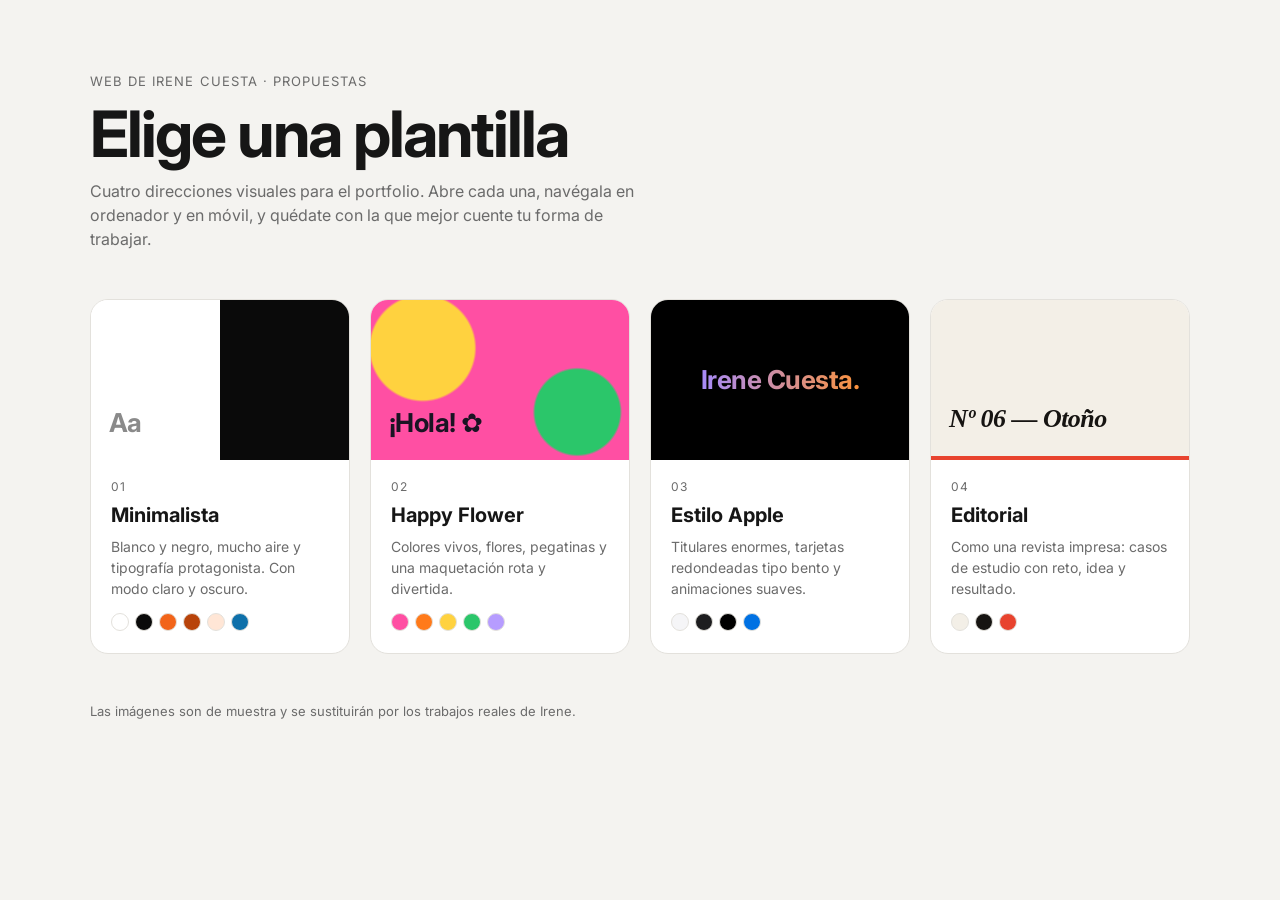
==== commit e7797518: "Push 03" ====
--- a/index.html
+++ b/index.html
@@ -1,542 +1,118 @@
 <!doctype html>
-<html lang="es" data-theme="light">
+<html lang="es">
 <head>
   <meta charset="utf-8">
   <meta name="viewport" content="width=device-width, initial-scale=1">
-  <title>Irene Cuesta — Especialista en marketing digital</title>
-  <meta name="description" content="Portfolio de Irene Cuesta, especialista en marketing digital: estrategia de social media, campañas de Meta Ads, SEO, contenido, diseño y fotografía con mucha personalidad.">
-  <meta name="color-scheme" content="light dark">
-
-  <!-- Tema aplicado antes del primer pintado para evitar parpadeos -->
-  <script>
-    (function () {
-      var d = document.documentElement, t = null;
-      d.className += ' js';
-      try { t = localStorage.getItem('ic-theme'); } catch (e) {}
-      if (t !== 'light' && t !== 'dark') {
-        t = window.matchMedia && window.matchMedia('(prefers-color-scheme: dark)').matches ? 'dark' : 'light';
-      }
-      d.setAttribute('data-theme', t);
-    })();
-  </script>
-
+  <title>Plantillas — Irene Cuesta</title>
   <link rel="preconnect" href="https://fonts.googleapis.com">
   <link rel="preconnect" href="https://fonts.gstatic.com" crossorigin>
-  <link href="https://fonts.googleapis.com/css2?family=Inter+Tight:ital,wght@0,300;0,400;0,500;0,600;0,700;1,400;1,500&family=JetBrains+Mono:wght@400;500&display=swap" rel="stylesheet">
-  <link rel="stylesheet" href="styles.css">
+  <link href="https://fonts.googleapis.com/css2?family=Inter:wght@400;500;700&display=swap" rel="stylesheet">
+  <style>
+    :root {
+      --bg: #f4f3f0;
+      --card: #ffffff;
+      --ink: #161616;
+      --muted: #6b6b6b;
+      --line: #e3e1dc;
+    }
+    @media (prefers-color-scheme: dark) {
+      :root:not([data-theme="light"]) {
+        --bg: #111111;
+        --card: #1b1b1b;
+        --ink: #f1f1f1;
+        --muted: #9a9a9a;
+        --line: #2a2a2a;
+      }
+    }
+    * { box-sizing: border-box; margin: 0; }
+    body {
+      font-family: "Inter", system-ui, sans-serif;
+      background: var(--bg);
+      color: var(--ink);
+      line-height: 1.5;
+      padding: clamp(24px, 6vw, 72px) 16px;
+    }
+    .wrap { max-width: 1100px; margin: 0 auto; }
+    header { margin-bottom: 48px; }
+    .eyebrow { font-size: 13px; letter-spacing: .08em; text-transform: uppercase; color: var(--muted); }
+    h1 { font-size: clamp(36px, 6vw, 64px); letter-spacing: -0.03em; line-height: 1.05; margin: 8px 0 12px; }
+    header p { color: var(--muted); max-width: 56ch; }
+    .grid { display: grid; grid-template-columns: repeat(auto-fit, minmax(240px, 1fr)); gap: 20px; }
+    a.card {
+      display: flex; flex-direction: column;
+      background: var(--card); border: 1px solid var(--line); border-radius: 18px;
+      overflow: hidden; color: inherit; text-decoration: none;
+      transition: transform .25s ease, box-shadow .25s ease;
+    }
+    a.card:hover { transform: translateY(-4px); box-shadow: 0 16px 40px rgba(0,0,0,.12); }
+    a.card:focus-visible { outline: 3px solid var(--ink); outline-offset: 3px; }
+    .preview { height: 160px; display: flex; align-items: flex-end; padding: 18px; font-weight: 700; font-size: 26px; letter-spacing: -0.02em; }
+    .body { padding: 18px 20px 22px; }
+    .num { font-size: 12px; color: var(--muted); letter-spacing: .08em; }
+    h2 { font-size: 20px; margin: 4px 0 6px; }
+    .body p { font-size: 14px; color: var(--muted); }
+    .swatches { display: flex; gap: 6px; margin-top: 14px; }
+    .swatches span { width: 18px; height: 18px; border-radius: 50%; border: 1px solid var(--line); }
+
+    .p1 { background: linear-gradient(90deg, #fff 50%, #0a0a0a 50%); color: #8a8a8a; font-family: "Inter", sans-serif; }
+    .p2 { background: radial-gradient(circle at 20% 30%, #FFD23F 0 22%, transparent 23%), radial-gradient(circle at 80% 70%, #2BC66A 0 18%, transparent 19%), #FF4FA3; color: #1A1423; }
+    .p3 { background: #000; color: #f5f5f7; justify-content: center; align-items: center; }
+    .p3 span { background: linear-gradient(90deg, #a78bfa, #fb923c); -webkit-background-clip: text; background-clip: text; color: transparent; }
+    .p4 { background: #F3EFE7; color: #161412; font-family: Georgia, "Times New Roman", serif; font-style: italic; border-bottom: 4px solid #E8432E; }
+    footer { margin-top: 48px; font-size: 13px; color: var(--muted); }
+  </style>
 </head>
 <body>
-  <a class="skip-link" href="#main">Saltar al contenido</a>
+  <div class="wrap">
+    <header>
+      <div class="eyebrow">Web de Irene Cuesta · Propuestas</div>
+      <h1>Elige una plantilla</h1>
+      <p>Cuatro direcciones visuales para el portfolio. Abre cada una, navégala en ordenador y en móvil, y quédate con la que mejor cuente tu forma de trabajar.</p>
+    </header>
 
-  <!-- ============ HEADER ============ -->
-  <header class="site-header" id="top">
-    <div class="container header-inner">
-      <a class="logo" href="#top" aria-label="Irene Cuesta, inicio">Irene Cuesta<span class="logo__mark" aria-hidden="true">®</span></a>
+    <main class="grid">
+      <a class="card" href="01-minimal/index.html">
+        <div class="preview p1">Aa</div>
+        <div class="body">
+          <div class="num">01</div>
+          <h2>Minimalista</h2>
+          <p>Blanco y negro, mucho aire y tipografía protagonista. Con modo claro y oscuro.</p>
+          <div class="swatches"><span style="background:#fff"></span><span style="background:#0a0a0a"></span><span style="background:#f26419"></span><span style="background:#b8430a"></span><span style="background:#ffe6d6"></span><span style="background:#0e70aa"></span></div>
+        </div>
+      </a>
 
-      <nav class="main-nav" id="main-nav" aria-label="Principal">
-        <ul class="main-nav__list">
-          <li><a class="link-u" href="#trabajos"><span data-i18n="nav.work">Trabajos</span><sup class="mono">08</sup></a></li>
-          <li><a class="link-u" href="#servicios" data-i18n="nav.services">Servicios</a></li>
-          <li><a class="link-u" href="#sobre-mi" data-i18n="nav.about">Sobre mí</a></li>
-          <li><a class="link-u" href="#experiencia" data-i18n="nav.experience">Experiencia</a></li>
-          <li><a class="link-u" href="#contacto" data-i18n="nav.contact">¿Hablamos?</a></li>
-        </ul>
-      </nav>
+      <a class="card" href="02-happy-flower/index.html">
+        <div class="preview p2">¡Hola! ✿</div>
+        <div class="body">
+          <div class="num">02</div>
+          <h2>Happy Flower</h2>
+          <p>Colores vivos, flores, pegatinas y una maquetación rota y divertida.</p>
+          <div class="swatches"><span style="background:#FF4FA3"></span><span style="background:#FF7A1A"></span><span style="background:#FFD23F"></span><span style="background:#2BC66A"></span><span style="background:#B69CFF"></span></div>
+        </div>
+      </a>
 
-      <div class="header-tools">
-        <button class="tool-btn lang-btn mono" type="button" id="lang-toggle" aria-label="Cambiar idioma / Change language">
-          <span data-lang="es">ES</span><span class="lang-btn__sep" aria-hidden="true">/</span><span data-lang="en">EN</span>
-        </button>
-        <button class="tool-btn theme-btn" type="button" id="theme-toggle" aria-label="Cambiar entre modo claro y oscuro">
-          <svg class="icon-moon" width="18" height="18" viewBox="0 0 24 24" fill="none" stroke="currentColor" stroke-width="1.5" stroke-linecap="round" stroke-linejoin="round" aria-hidden="true"><path d="M20.5 14.2A8.5 8.5 0 0 1 9.8 3.5a8.5 8.5 0 1 0 10.7 10.7Z"/></svg>
-          <svg class="icon-sun" width="18" height="18" viewBox="0 0 24 24" fill="none" stroke="currentColor" stroke-width="1.5" stroke-linecap="round" aria-hidden="true"><circle cx="12" cy="12" r="4"/><path d="M12 2v2M12 20v2M4.9 4.9l1.4 1.4M17.7 17.7l1.4 1.4M2 12h2M20 12h2M4.9 19.1l1.4-1.4M17.7 6.3l1.4-1.4"/></svg>
-        </button>
-        <button class="tool-btn burger" type="button" id="nav-toggle" aria-controls="main-nav" aria-expanded="false" aria-label="Abrir menú">
-          <span></span><span></span>
-        </button>
-      </div>
-    </div>
-  </header>
+      <a class="card" href="03-apple/index.html">
+        <div class="preview p3"><span>Irene Cuesta.</span></div>
+        <div class="body">
+          <div class="num">03</div>
+          <h2>Estilo Apple</h2>
+          <p>Titulares enormes, tarjetas redondeadas tipo bento y animaciones suaves.</p>
+          <div class="swatches"><span style="background:#f5f5f7"></span><span style="background:#1d1d1f"></span><span style="background:#000"></span><span style="background:#0071e3"></span></div>
+        </div>
+      </a>
 
-  <main id="main">
+      <a class="card" href="04-editorial/index.html">
+        <div class="preview p4">Nº 06 — Otoño</div>
+        <div class="body">
+          <div class="num">04</div>
+          <h2>Editorial</h2>
+          <p>Como una revista impresa: casos de estudio con reto, idea y resultado.</p>
+          <div class="swatches"><span style="background:#F3EFE7"></span><span style="background:#161412"></span><span style="background:#E8432E"></span></div>
+        </div>
+      </a>
+    </main>
 
-    <!-- ============ HERO ============ -->
-    <section class="hero" aria-labelledby="hero-title">
-      <div class="container">
-        <div class="hero__meta grid mono">
-          <p class="hero__meta-a reveal">(Portfolio — 2026)</p>
-          <p class="hero__meta-b reveal"><span data-i18n="hero.role">Especialista en marketing digital</span> — <span data-i18n="hero.place">Gijón, Asturias</span></p>
-          <p class="hero__meta-c reveal"><span data-i18n="hero.time">Hora local</span> <time id="local-time">--:--</time></p>
-        </div>
-
-        <h1 class="hero__title" id="hero-title">
-          <span class="hero__line"><span class="hero__word">Irene</span></span>
-          <span class="hero__line"><span class="hero__word">Cuesta<span class="hero__dot">.</span></span></span>
-        </h1>
-
-        <div class="hero__bottom grid">
-          <!-- Foto provisional en baja resolución (339×419): pedir a Irene una versión más grande -->
-          <figure class="hero__portrait reveal">
-            <div class="hero__photo">
-              <img src="img/irene-cuesta.png" width="339" height="419" alt="Irene Cuesta sonriendo">
-              <ul class="hero__tags mono" aria-label="Especialidades">
-                <li>Social media</li>
-                <li>Meta Ads</li>
-                <li>SEO</li>
-                <li>Contenido</li>
-              </ul>
-            </div>
-          </figure>
-          <div class="hero__copy reveal">
-            <p class="hero__status mono"><span class="status-dot" aria-hidden="true"></span><span data-i18n="hero.status">Disponible para proyectos · Oct 2026</span></p>
-            <p class="hero__lead" data-i18n="hero.lead">Te doy la bienvenida a mi archivo dedicado al marketing digital, las redes sociales y el arte de comunicar con mucha personalidad.</p>
-            <div class="hero__ctas">
-              <a class="btn btn--solid" href="#trabajos"><span data-i18n="hero.ctaWork">Ver trabajos</span> <span aria-hidden="true">↓</span></a>
-              <a class="btn btn--ghost" href="#contacto"><span data-i18n="hero.ctaContact">¿Hablamos?</span> <span aria-hidden="true">→</span></a>
-            </div>
-            <p class="hero__location mono" data-i18n="hero.location">Gijón · Disponible en remoto</p>
-          </div>
-        </div>
-
-        <dl class="kpis">
-          <div class="kpi reveal">
-            <dt class="mono" data-i18n="kpi.followers">Seguidores con redes y Meta Ads</dt>
-            <dd data-count="4000" data-prefix="+" data-suffix="" data-sep=".">+4.000</dd>
-          </div>
-          <div class="kpi reveal">
-            <dt class="mono" data-i18n="kpi.seo">Alcance orgánico gracias al SEO</dt>
-            <dd data-count="40" data-prefix="+" data-suffix=" %">+40 %</dd>
-          </div>
-          <div class="kpi reveal">
-            <dt class="mono" data-i18n="kpi.meta">Cuentas de Meta gestionadas</dt>
-            <dd data-count="50" data-prefix="" data-suffix="+">50+</dd>
-          </div>
-          <div class="kpi reveal">
-            <dt class="mono" data-i18n="kpi.views">Reproducciones en Instagram · Janel Cuesta</dt>
-            <dd data-count="296" data-prefix="" data-suffix="K+">296K+</dd>
-          </div>
-        </dl>
-      </div>
-    </section>
-
-    <!-- ============ TRABAJOS ============ -->
-    <section class="section work" id="trabajos" aria-labelledby="work-title">
-      <div class="container">
-        <header class="section-head grid">
-          <p class="section-head__label mono reveal">(01)</p>
-          <h2 class="section-head__title reveal" id="work-title"><span data-i18n="work.title">trabajos</span><span class="dot">.</span></h2>
-          <p class="section-head__desc reveal" data-i18n="work.desc">Donde la estrategia se fusiona con la creatividad.</p>
-        </header>
-
-        <div class="work__toolbar reveal">
-          <div class="filters" role="group" aria-label="Filtrar por categoría">
-            <button class="chip mono is-active" type="button" data-filter="all" aria-pressed="true" data-i18n="filter.all">Todos</button>
-            <button class="chip mono" type="button" data-filter="estrategia" aria-pressed="false" data-i18n="filter.estrategia">Estrategia digital</button>
-            <button class="chip mono" type="button" data-filter="feed" aria-pressed="false" data-i18n="filter.feed">Feed y diseño</button>
-            <button class="chip mono" type="button" data-filter="branding" aria-pressed="false" data-i18n="filter.branding">Branding</button>
-            <button class="chip mono" type="button" data-filter="foto" aria-pressed="false" data-i18n="filter.foto">Fotografía</button>
-          </div>
-          <p class="work__count mono" aria-live="polite"><span id="work-count">08</span> / 08</p>
-        </div>
-
-        <!--
-          IMÁGENES PROVISIONALES: las fotos de picsum.photos son marcadores de posición.
-          Sustituir por los trabajos reales de Irene (formato 4:3, p. ej. 1200×900).
-          Cambiar el atributo data-img de cada <li> y el src de su <img>.
-        -->
-        <ul class="work-list" id="work-list">
-          <li class="work-row reveal" id="p-janel" data-category="estrategia" data-img="https://picsum.photos/seed/ic-janel/1200/900">
-            <a class="work-row__link" href="#p-janel">
-              <figure class="work-row__media"><img src="https://picsum.photos/seed/ic-janel/1200/900" width="1200" height="900" loading="lazy" alt="Janel Cuesta: piezas de la estrategia digital en redes sociales"></figure>
-              <span class="work-row__num mono">01</span>
-              <span class="work-row__main">
-                <span class="work-row__title">Janel Cuesta</span>
-                <span class="work-row__desc">Estrategia digital integral para una empresa del sector metalúrgico: redes sociales, SEO, email marketing, web corporativa y tienda online.</span>
-              </span>
-              <span class="work-row__cat mono">Estrategia digital</span>
-              <span class="work-row__year mono">296K views <span class="work-row__arrow" aria-hidden="true">↗</span></span>
-            </a>
-          </li>
-          <li class="work-row reveal" id="p-mimi" data-category="branding" data-img="https://picsum.photos/seed/ic-mimi/1200/900">
-            <a class="work-row__link" href="#p-mimi">
-              <figure class="work-row__media"><img src="https://picsum.photos/seed/ic-mimi/1200/900" width="1200" height="900" loading="lazy" alt="MIMI: logotipo, tarjetas y pegatinas de la marca de bisutería"></figure>
-              <span class="work-row__num mono">02</span>
-              <span class="work-row__main">
-                <span class="work-row__title">MIMI</span>
-                <span class="work-row__desc">Identidad visual para una marca de bisutería: logotipo, tarjetas, pegatinas y gestión de Instagram, Facebook y TikTok.</span>
-              </span>
-              <span class="work-row__cat mono">Branding</span>
-              <span class="work-row__year mono">Logo + RRSS <span class="work-row__arrow" aria-hidden="true">↗</span></span>
-            </a>
-          </li>
-          <li class="work-row reveal" id="p-fontcal" data-category="feed" data-img="https://picsum.photos/seed/ic-fontcal/1200/900">
-            <a class="work-row__link" href="#p-fontcal">
-              <figure class="work-row__media"><img src="https://picsum.photos/seed/ic-fontcal/1200/900" width="1200" height="900" loading="lazy" alt="Fontcal Fontanería: creatividades para el feed de Instagram"></figure>
-              <span class="work-row__num mono">03</span>
-              <span class="work-row__main">
-                <span class="work-row__title">Fontcal Fontanería</span>
-                <span class="work-row__desc">Darse a conocer en Instagram de forma sencilla y directa, mostrando sus servicios con su imagen de marca.</span>
-              </span>
-              <span class="work-row__cat mono">Feed y diseño</span>
-              <span class="work-row__year mono">9 posts · 3 stories <span class="work-row__arrow" aria-hidden="true">↗</span></span>
-            </a>
-          </li>
-          <li class="work-row reveal" id="p-sainz" data-category="feed" data-img="https://picsum.photos/seed/ic-sainz/1200/900">
-            <a class="work-row__link" href="#p-sainz">
-              <figure class="work-row__media"><img src="https://picsum.photos/seed/ic-sainz/1200/900" width="1200" height="900" loading="lazy" alt="Sainz Fisioterapia: publicaciones educativas para Instagram"></figure>
-              <span class="work-row__num mono">04</span>
-              <span class="work-row__main">
-                <span class="work-row__title">Sainz Fisioterapia</span>
-                <span class="work-row__desc">Contenido educativo que da a conocer la trayectoria de la clínica mientras construye una comunidad interesada en sus servicios.</span>
-              </span>
-              <span class="work-row__cat mono">Feed y diseño</span>
-              <span class="work-row__year mono">Contenido <span class="work-row__arrow" aria-hidden="true">↗</span></span>
-            </a>
-          </li>
-          <li class="work-row reveal" id="p-trofeos" data-category="feed" data-img="https://picsum.photos/seed/ic-trofeos/1200/900">
-            <a class="work-row__link" href="#p-trofeos">
-              <figure class="work-row__media"><img src="https://picsum.photos/seed/ic-trofeos/1200/900" width="1200" height="900" loading="lazy" alt="Trofeos Sport: nuevo feed de Instagram con sus productos"></figure>
-              <span class="work-row__num mono">05</span>
-              <span class="work-row__main">
-                <span class="work-row__title">Trofeos Sport</span>
-                <span class="work-row__desc">Reorganizar el feed para hacerlo más atractivo y promocionar los productos de forma clara y coherente con la marca.</span>
-              </span>
-              <span class="work-row__cat mono">Feed y diseño</span>
-              <span class="work-row__year mono">9 posts · 3 stories <span class="work-row__arrow" aria-hidden="true">↗</span></span>
-            </a>
-          </li>
-          <li class="work-row reveal" id="p-audionica" data-category="feed" data-img="https://picsum.photos/seed/ic-audionica/1200/900">
-            <a class="work-row__link" href="#p-audionica">
-              <figure class="work-row__media"><img src="https://picsum.photos/seed/ic-audionica/1200/900" width="1200" height="900" loading="lazy" alt="Audiónica: reestructuración del feed de Instagram"></figure>
-              <span class="work-row__num mono">06</span>
-              <span class="work-row__main">
-                <span class="work-row__title">Audiónica</span>
-                <span class="work-row__desc">Reestructuración del feed para mejorar su apariencia visual y crear una experiencia más atractiva y coherente.</span>
-              </span>
-              <span class="work-row__cat mono">Feed y diseño</span>
-              <span class="work-row__year mono">Rediseño feed <span class="work-row__arrow" aria-hidden="true">↗</span></span>
-            </a>
-          </li>
-          <li class="work-row reveal" id="p-esencia" data-category="foto" data-img="https://picsum.photos/seed/ic-esencia/1200/900">
-            <a class="work-row__link" href="#p-esencia">
-              <figure class="work-row__media"><img src="https://picsum.photos/seed/ic-esencia/1200/900" width="1200" height="900" loading="lazy" alt="La Esencia: fotografía de la primera colección de MIMI"></figure>
-              <span class="work-row__num mono">07</span>
-              <span class="work-row__main">
-                <span class="work-row__title">MIMI · La Esencia</span>
-                <span class="work-row__desc">Fotografía para el lanzamiento de la primera colección: destacar la personalidad de la marca e inspirar a su público a ser fiel a sí mismo.</span>
-              </span>
-              <span class="work-row__cat mono">Fotografía</span>
-              <span class="work-row__year mono">Lanzamiento <span class="work-row__arrow" aria-hidden="true">↗</span></span>
-            </a>
-          </li>
-          <li class="work-row reveal" id="p-yoteLoCuento" data-category="foto" data-img="https://picsum.photos/seed/ic-yoteLoCuento/1200/900">
-            <a class="work-row__link" href="#p-yoteLoCuento">
-              <figure class="work-row__media"><img src="https://picsum.photos/seed/ic-yoteLoCuento/1200/900" width="1200" height="900" loading="lazy" alt="Yo te lo cuento: web de fotografía documental"></figure>
-              <span class="work-row__num mono">08</span>
-              <span class="work-row__main">
-                <span class="work-row__title">Yo te lo cuento</span>
-                <span class="work-row__desc">Web de fotografía documental con mis fotografías y entrevistas a Daniel Ochoa de Olza y José Colón.</span>
-              </span>
-              <span class="work-row__cat mono">Fotografía</span>
-              <span class="work-row__year mono">Web + entrevistas <span class="work-row__arrow" aria-hidden="true">↗</span></span>
-            </a>
-          </li>
-        </ul>
-        <p class="work__empty mono" id="work-empty" hidden>No hay proyectos en esta categoría todavía.</p>
-      </div>
-    </section>
-
-    <!-- ============ SERVICIOS ============ -->
-    <section class="section services" id="servicios" aria-labelledby="services-title">
-      <div class="container">
-        <header class="section-head grid">
-          <p class="section-head__label mono reveal">(02)</p>
-          <h2 class="section-head__title reveal" id="services-title"><span data-i18n="services.title">lo que hago</span><span class="dot">.</span></h2>
-          <p class="section-head__desc reveal" data-i18n="services.desc">Lo que más disfruto hacer: estrategia, redes, diseño y mucha creatividad.</p>
-        </header>
-        <ol class="service-list">
-          <li class="service reveal">
-            <span class="service__num mono">01</span>
-            <h3 class="service__name">Estrategia de marketing digital</h3>
-            <p class="service__desc">Estrategias digitales personalizadas que dan forma a la identidad digital de la marca, hacen que el mensaje llegue a su gente y convierten resultados en ventas reales.</p>
-          </li>
-          <li class="service reveal">
-            <span class="service__num mono">02</span>
-            <h3 class="service__name">Gestión de redes sociales</h3>
-            <p class="service__desc">Instagram, TikTok y Facebook: contenido orgánico, campañas en Meta y una comunidad sólida que no deja de crecer.</p>
-          </li>
-          <li class="service reveal">
-            <span class="service__num mono">03</span>
-            <h3 class="service__name">Feed y diseño de creatividades</h3>
-            <p class="service__desc">Creatividades que llaman la atención desde el primer vistazo, con armonía y claridad visual, adaptadas a cada plataforma.</p>
-          </li>
-          <li class="service reveal">
-            <span class="service__num mono">04</span>
-            <h3 class="service__name">Branding e identidad visual</h3>
-            <p class="service__desc">Logotipo, tipografía, color y piezas gráficas con una estética coherente en todos los puntos de contacto de la marca.</p>
-          </li>
-          <li class="service reveal">
-            <span class="service__num mono">05</span>
-            <h3 class="service__name">Fotografía y edición de vídeo</h3>
-            <p class="service__desc">Probablemente la parte más divertida: transformar mensajes en historias visuales que conectan, originales, bonitas de ver y alineadas con la esencia.</p>
-          </li>
-          <li class="service reveal">
-            <span class="service__num mono">06</span>
-            <h3 class="service__name">SEO, email marketing y web</h3>
-            <p class="service__desc">Posicionamiento, campañas de email y diseño de web corporativa o tienda online como parte de una estrategia integral.</p>
-          </li>
-        </ol>
-      </div>
-    </section>
-
-    <!-- ============ SOBRE MÍ ============ -->
-    <section class="section about" id="sobre-mi" aria-labelledby="about-title">
-      <div class="container">
-        <header class="section-head grid">
-          <p class="section-head__label mono reveal">(03)</p>
-          <h2 class="section-head__title reveal" id="about-title"><span data-i18n="about.title">sobre mí</span><span class="dot">.</span></h2>
-          <p class="section-head__desc reveal" data-i18n="about.desc">Maniática de la perfección, la organización y de que todo salga tal y como lo habíamos pensado.</p>
-        </header>
-        <div class="about__grid grid">
-          <!-- RETRATO PROVISIONAL: sustituir por otra foto real de Irene (4:5, p. ej. 900×1125) -->
-          <figure class="about__portrait reveal">
-            <img src="https://picsum.photos/seed/ic-retrato/900/1125" width="900" height="1125" loading="lazy" alt="Irene Cuesta trabajando">
-            <figcaption class="mono">Irene Cuesta — Gijón, Asturias</figcaption>
-          </figure>
-          <div class="about__text">
-            <p class="about__intro reveal">Especialista en marketing digital con experiencia en <mark>estrategia de social media, campañas de Meta Ads, SEO y marketing de contenidos</mark>. Combino creatividad, análisis de datos y optimización de resultados.</p>
-            <p class="reveal">Nací en 2001 en Gijón, Asturias. Desde pequeña he sido una persona tranquila, siempre atraída por el dibujo, las manualidades y cualquier forma de expresión creativa donde la imaginación tuviera espacio.</p>
-            <p class="reveal">Estudié Publicidad y Periodismo, dos disciplinas distintas pero muy complementarias que me han dado una mirada más completa sobre la comunicación: contar historias, entender los mensajes desde diferentes ángulos y adaptarlos a distintos formatos y públicos.</p>
-            <p class="reveal">Afronto el futuro con ambición y muchas ganas de seguir creciendo, sobre todo en performance marketing, inteligencia artificial y marketing de contenidos. Me ilusiona participar en nuevos proyectos y enfrentarme a nuevos retos.</p>
-
-            <div class="about__skills reveal">
-              <h3 class="mono about__skills-title" data-i18n="about.skills">Competencias</h3>
-              <ul class="tags">
-                <li>Adaptación y aprendizaje rápido</li>
-                <li>Pensamiento analítico</li>
-                <li>Creatividad y storytelling</li>
-                <li>Comunicación e inteligencia emocional</li>
-                <li>Atención al detalle</li>
-                <li>Visión estratégica</li>
-              </ul>
-            </div>
-
-            <div class="reveal">
-              <a class="btn btn--ghost" href="cv/Irene-Cuesta-CV.pdf" target="_blank" rel="noopener"><span data-i18n="about.cv">Ver mi CV</span> <span aria-hidden="true">↗</span></a>
-            </div>
-          </div>
-        </div>
-      </div>
-    </section>
-
-    <!-- ============ EXPERIENCIA ============ -->
-    <section class="section experience" id="experiencia" aria-labelledby="exp-title">
-      <div class="container">
-        <header class="section-head grid">
-          <p class="section-head__label mono reveal">(04)</p>
-          <h2 class="section-head__title reveal" id="exp-title"><span data-i18n="exp.title">experiencia</span><span class="dot">.</span></h2>
-          <p class="section-head__desc reveal" data-i18n="exp.desc">Cada etapa ha dado forma a mi manera de entender el marketing digital.</p>
-        </header>
-
-        <div class="exp__grid grid">
-          <div class="exp__work">
-            <h3 class="mono exp__heading reveal" data-i18n="exp.work">Experiencia profesional</h3>
-            <ol class="timeline">
-              <li class="timeline__item reveal">
-                <p class="timeline__date mono">2024 — 2026</p>
-                <h4 class="timeline__role">Responsable de Marketing Digital</h4>
-                <p class="timeline__org">JC Innovación</p>
-                <ul class="timeline__points">
-                  <li>Creación y ejecución de la estrategia de marketing digital.</li>
-                  <li>Redes sociales y campañas de Meta Ads: <strong>+4.000 seguidores</strong>.</li>
-                  <li>Optimización SEO que aumentó el <strong>alcance orgánico un 40 %</strong>.</li>
-                </ul>
-              </li>
-              <li class="timeline__item reveal">
-                <p class="timeline__date mono">2024</p>
-                <h4 class="timeline__role">Técnica de Marketing</h4>
-                <p class="timeline__org">ElAyudante</p>
-                <ul class="timeline__points">
-                  <li>Gestión de <strong>más de 50 cuentas de Meta</strong>, con diseño y planificación de contenido.</li>
-                  <li>Optimización de contenidos y estrategias SEO.</li>
-                  <li>Diseño y creatividad de webs en WordPress.</li>
-                  <li>Elaboración y gestión de justificaciones del Kit Digital.</li>
-                </ul>
-              </li>
-              <li class="timeline__item reveal">
-                <p class="timeline__date mono">2022</p>
-                <h4 class="timeline__role">Técnica de Marketing y Comunicación</h4>
-                <p class="timeline__org">Grupo Pacha</p>
-                <ul class="timeline__points">
-                  <li>Diseño y gestión de webs en Drupal y difusión de eventos en Resident Advisor.</li>
-                  <li>Redacción de contenido para Diario de Ibiza y Periódico de Ibiza.</li>
-                  <li>Fotografía y edición en eventos de artistas como Solomun y Marco Carola.</li>
-                  <li>Proyectos de marketing para la recuperación postpandemia.</li>
-                </ul>
-              </li>
-              <li class="timeline__item reveal">
-                <p class="timeline__date mono">2022</p>
-                <h4 class="timeline__role">Community Manager</h4>
-                <p class="timeline__org">Grupo Irons</p>
-                <ul class="timeline__points">
-                  <li>Creación y ejecución de estrategias de redes sociales.</li>
-                  <li>Edición de contenido audiovisual para campañas y redes.</li>
-                  <li>Planificación de contenido con el equipo de fotografía.</li>
-                  <li>Promoción de eventos en redes sociales.</li>
-                </ul>
-              </li>
-            </ol>
-          </div>
-
-          <div class="exp__edu">
-            <h3 class="mono exp__heading reveal" data-i18n="exp.edu">Formación</h3>
-            <ol class="timeline">
-              <li class="timeline__item reveal">
-                <p class="timeline__date mono">2019 — 2024</p>
-                <h4 class="timeline__role">Doble Grado en Publicidad, RR. PP. y Marketing + Periodismo y Redes Sociales</h4>
-                <p class="timeline__org">Cesine Centro Universitario · Santander</p>
-              </li>
-              <li class="timeline__item reveal">
-                <p class="timeline__date mono">Ago — Dic 2021</p>
-                <h4 class="timeline__role">Erasmus+ · Audencia SciencesCom Programme</h4>
-                <p class="timeline__org">Audencia Business School · Nantes, Francia</p>
-              </li>
-              <li class="timeline__item reveal">
-                <p class="timeline__date mono">Mar — Jun 2021</p>
-                <h4 class="timeline__role">Exchange Promotion Program in Media</h4>
-                <p class="timeline__org">Sejong University · Seúl, Corea del Sur</p>
-              </li>
-            </ol>
-
-            <h3 class="mono exp__heading exp__heading--spaced reveal" data-i18n="exp.extra">Idiomas y cursos</h3>
-            <ul class="facts reveal">
-              <li><span class="mono facts__year" data-i18n="exp.native">Nativo</span><span data-i18n="exp.spanish">Español</span></li>
-              <li><span class="mono facts__year">B2</span><span data-i18n="exp.english">Inglés · Cambridge First Certificate</span></li>
-              <li><span class="mono facts__year">32 h</span><span>Facebook &amp; Instagram Ads · Instituto Marketing</span></li>
-            </ul>
-          </div>
-        </div>
-      </div>
-    </section>
-
-    <!-- ============ HERRAMIENTAS ============ -->
-    <section class="section tools" id="herramientas" aria-labelledby="tools-title">
-      <div class="container">
-        <header class="section-head grid">
-          <p class="section-head__label mono reveal">(05)</p>
-          <h2 class="section-head__title reveal" id="tools-title"><span data-i18n="tools.title">herramientas</span><span class="dot">.</span></h2>
-          <p class="section-head__desc reveal" data-i18n="tools.desc">Con lo que planifico, creo, mido y optimizo cada campaña.</p>
-        </header>
-        <div class="tools-grid reveal">
-          <div class="tool-group">
-            <h3 class="tool-group__title mono" data-i18n="tools.ads">Campañas y analítica</h3>
-            <ul class="tool-group__list"><li>Meta Ads</li><li>Google Analytics</li><li>SEO</li></ul>
-          </div>
-          <div class="tool-group">
-            <h3 class="tool-group__title mono" data-i18n="tools.email">Email y contenido</h3>
-            <ul class="tool-group__list"><li>Mailchimp</li><li data-i18n="tools.copy">Copywriting de marca</li></ul>
-          </div>
-          <div class="tool-group">
-            <h3 class="tool-group__title mono">Web</h3>
-            <ul class="tool-group__list"><li>WordPress</li><li>Drupal</li></ul>
-          </div>
-          <div class="tool-group">
-            <h3 class="tool-group__title mono" data-i18n="tools.design">Diseño</h3>
-            <ul class="tool-group__list"><li>Canva</li><li>GIMP</li></ul>
-          </div>
-          <div class="tool-group">
-            <h3 class="tool-group__title mono" data-i18n="tools.video">Vídeo y audio</h3>
-            <ul class="tool-group__list"><li>DaVinci Resolve</li><li>CapCut</li><li>Audacity</li></ul>
-          </div>
-        </div>
-      </div>
-    </section>
-
-    <!-- ============ MARCAS ============ -->
-    <section class="section clients" aria-labelledby="clients-title">
-      <div class="container">
-        <header class="section-head grid">
-          <p class="section-head__label mono reveal">(06)</p>
-          <h2 class="section-head__title reveal" id="clients-title"><span data-i18n="clients.title">marcas</span><span class="dot">.</span></h2>
-          <p class="section-head__desc reveal" data-i18n="clients.desc">Empresas y marcas con las que he trabajado.</p>
-        </header>
-        <!-- Nombres en texto: sustituir por logotipos monocromos cuando estén disponibles -->
-        <ul class="client-grid reveal">
-          <li class="client client--1">JC INNOVACIÓN</li>
-          <li class="client client--5">ElAyudante</li>
-          <li class="client client--3">Grupo Pacha</li>
-          <li class="client client--4">GRUPO IRONS</li>
-          <li class="client client--6">Janel Cuesta</li>
-          <li class="client client--3">MIMI</li>
-          <li class="client client--2">fontcal fontanería</li>
-          <li class="client client--5">Sainz Fisioterapia</li>
-          <li class="client client--4">TROFEOS SPORT</li>
-          <li class="client client--6">Audiónica</li>
-        </ul>
-      </div>
-    </section>
-
-    <!-- ============ CONTACTO ============ -->
-    <section class="section contact" id="contacto" aria-labelledby="contact-title">
-      <div class="container">
-        <header class="section-head grid">
-          <p class="section-head__label mono reveal">(07)</p>
-          <h2 class="section-head__title reveal" id="contact-title"><span data-i18n="contact.title">¿hablamos</span><span class="dot">?</span></h2>
-          <p class="section-head__desc reveal" data-i18n="contact.desc">¿Trabajamos juntos/as? Podríamos hacer muy buen equipo :)</p>
-        </header>
-
-        <a class="contact__email reveal" href="mailto:irenecuestamartinez@gmail.com"><span>irenecuestamartinez@gmail.com</span></a>
-
-        <div class="contact__grid grid">
-          <div class="contact__side reveal">
-            <p class="contact__lead" data-i18n="contact.lead">Cuéntame qué tienes en mente: una estrategia digital, tus redes sociales, una campaña de Meta Ads, una identidad visual o una sesión de fotos.</p>
-            <ul class="socials">
-              <li><a class="social-link" href="https://www.linkedin.com/in/irenecuestamartinez/" target="_blank" rel="noopener"><span>LinkedIn</span><span class="mono" aria-hidden="true">↗</span></a></li>
-              <li><a class="social-link" href="mailto:irenecuestamartinez@gmail.com"><span>Email</span><span class="mono" aria-hidden="true">↗</span></a></li>
-              <li><a class="social-link" href="cv/Irene-Cuesta-CV.pdf" target="_blank" rel="noopener"><span data-i18n="contact.cv">Mi CV</span><span class="mono" aria-hidden="true">↗</span></a></li>
-            </ul>
-          </div>
-
-          <form class="contact-form reveal" id="contact-form" novalidate>
-            <div class="field">
-              <label class="mono" for="f-name" data-i18n="form.name">Nombre</label>
-              <input id="f-name" name="nombre" type="text" autocomplete="name" required placeholder="Tu nombre y apellido">
-            </div>
-            <div class="field">
-              <label class="mono" for="f-email" data-i18n="form.email">Email</label>
-              <input id="f-email" name="email" type="email" autocomplete="email" required placeholder="tu@email.com">
-            </div>
-            <div class="field">
-              <label class="mono" for="f-subject" data-i18n="form.subject">Asunto</label>
-              <input id="f-subject" name="asunto" type="text" required placeholder="Estrategia digital, redes, branding…">
-            </div>
-            <div class="field">
-              <label class="mono" for="f-msg" data-i18n="form.message">Cuéntame más…</label>
-              <textarea id="f-msg" name="mensaje" rows="5" required placeholder="Háblame de tu marca, tus objetivos y plazos"></textarea>
-            </div>
-            <div class="contact-form__footer">
-              <button class="btn btn--solid" type="submit"><span data-i18n="form.submit">Enviar</span> <span aria-hidden="true">→</span></button>
-              <p class="form-status mono" id="form-status" role="status" aria-live="polite"></p>
-            </div>
-          </form>
-        </div>
-      </div>
-    </section>
-  </main>
-
-  <!-- ============ FOOTER ============ -->
-  <footer class="site-footer">
-    <div class="container footer-inner">
-      <p class="mono">© 2026 Irene Cuesta</p>
-      <ul class="footer-links mono">
-        <li><a class="link-u" href="https://www.linkedin.com/in/irenecuestamartinez/" target="_blank" rel="noopener">LinkedIn</a></li>
-        <li><a class="link-u" href="#" data-i18n="footer.legal">Aviso legal</a></li>
-        <li><a class="link-u" href="#" data-i18n="footer.privacy">Privacidad</a></li>
-        <li><a class="link-u" href="#top"><span data-i18n="footer.top">Volver arriba</span> ↑</a></li>
-      </ul>
-    </div>
-  </footer>
-
-  <script src="script.js"></script>
+    <footer>Las imágenes son de muestra y se sustituirán por los trabajos reales de Irene.</footer>
+  </div>
 </body>
 </html>
